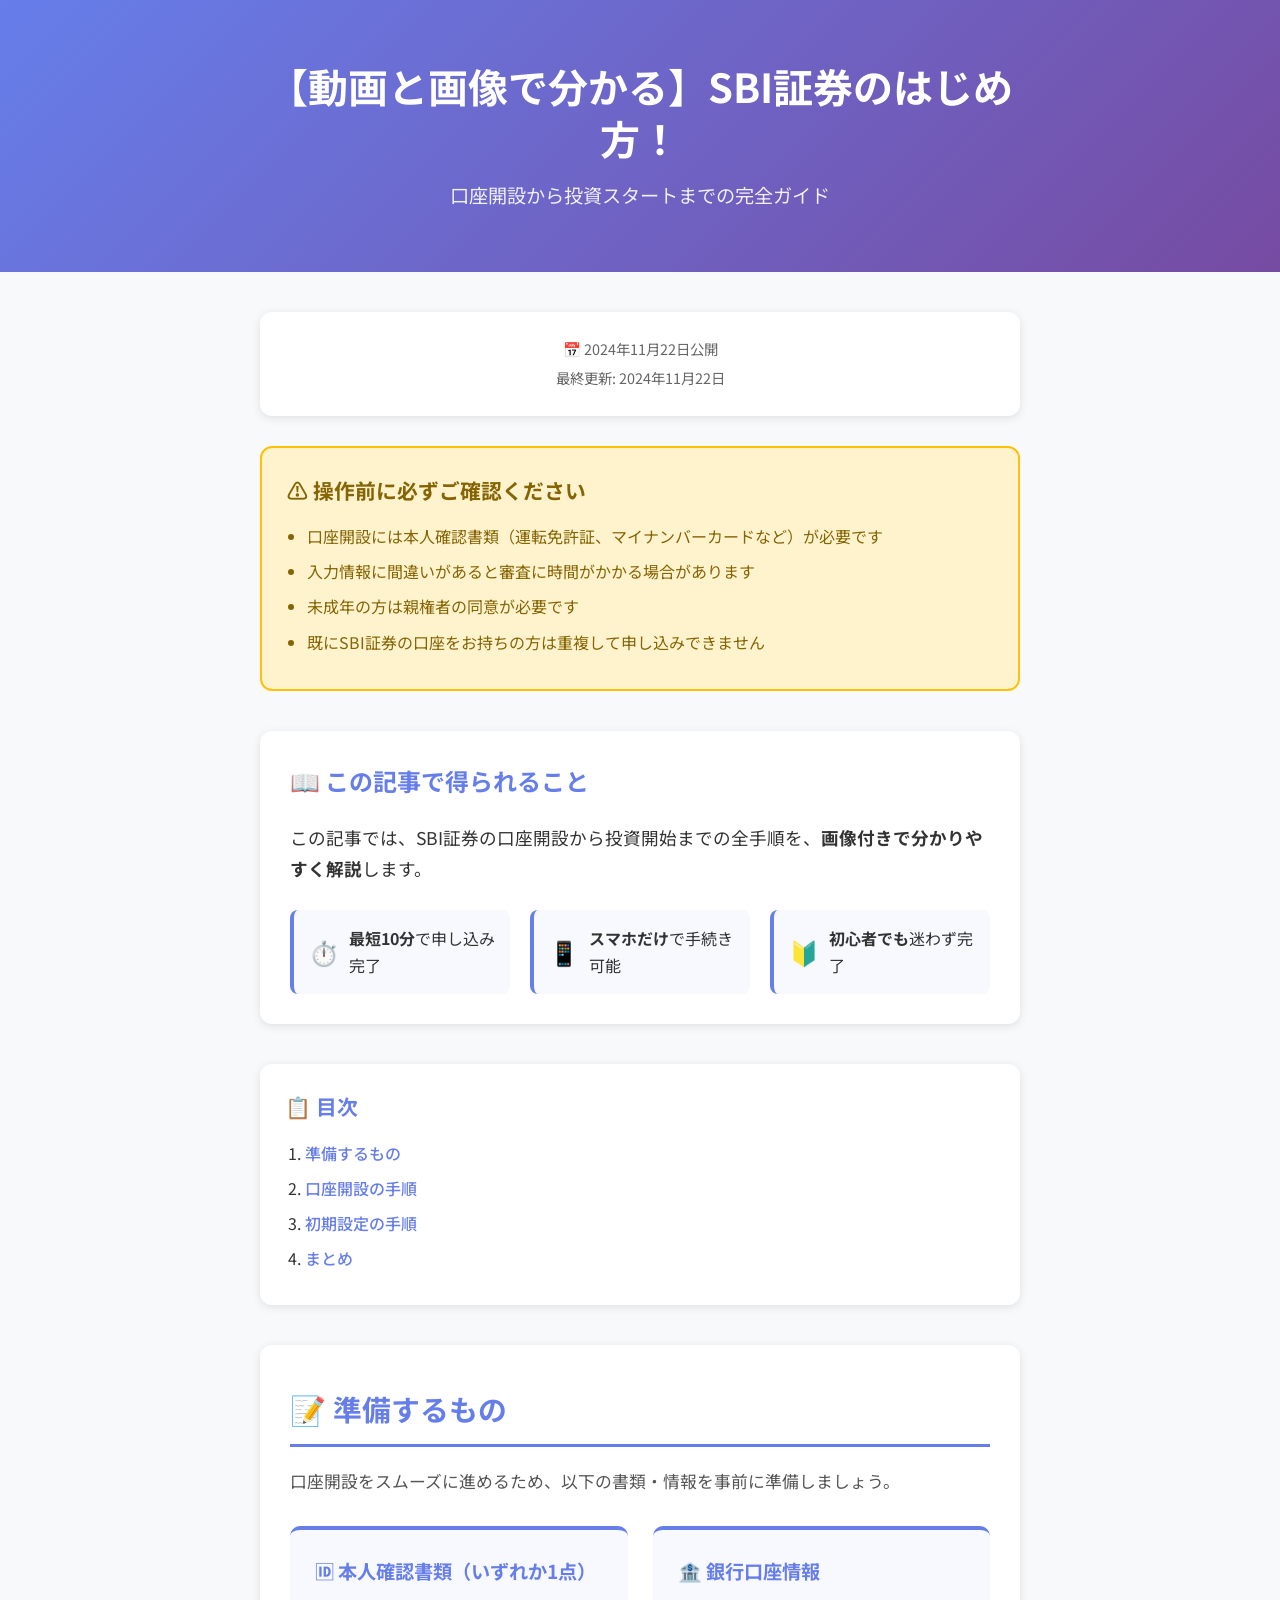
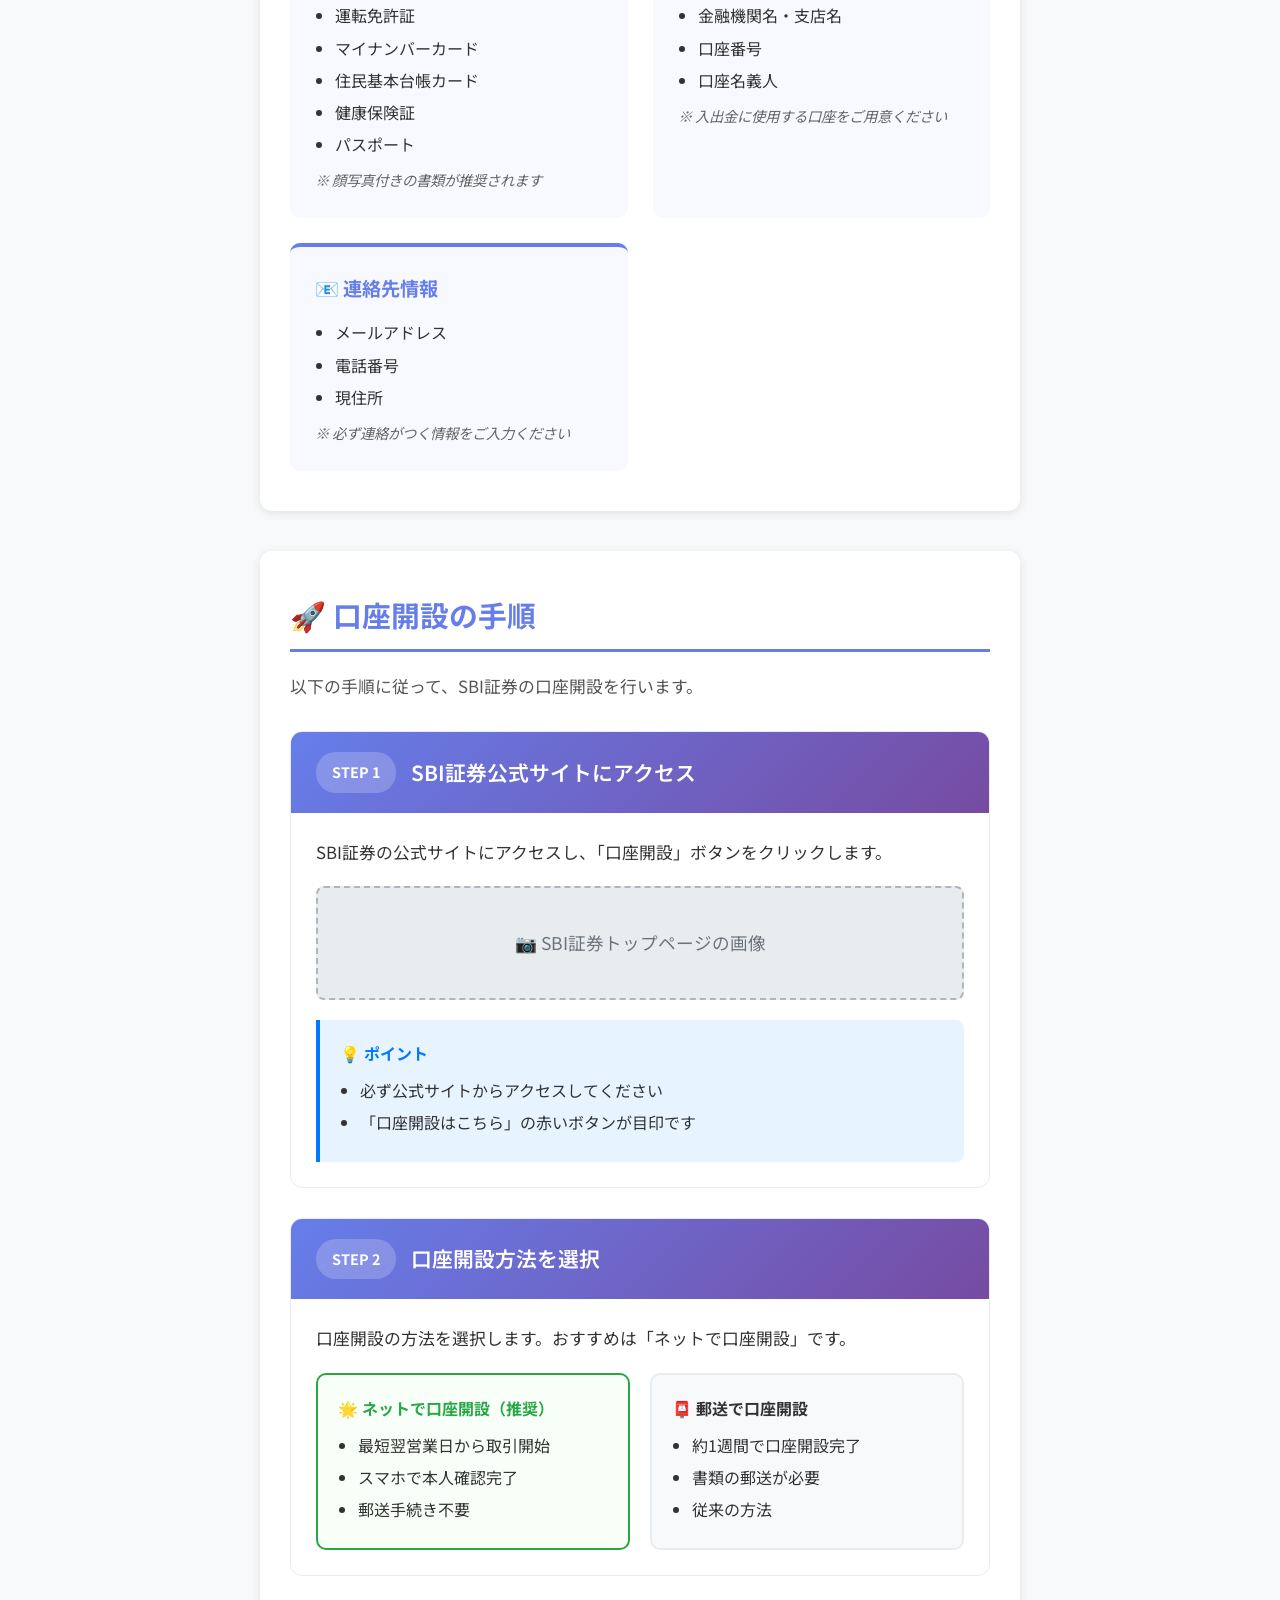
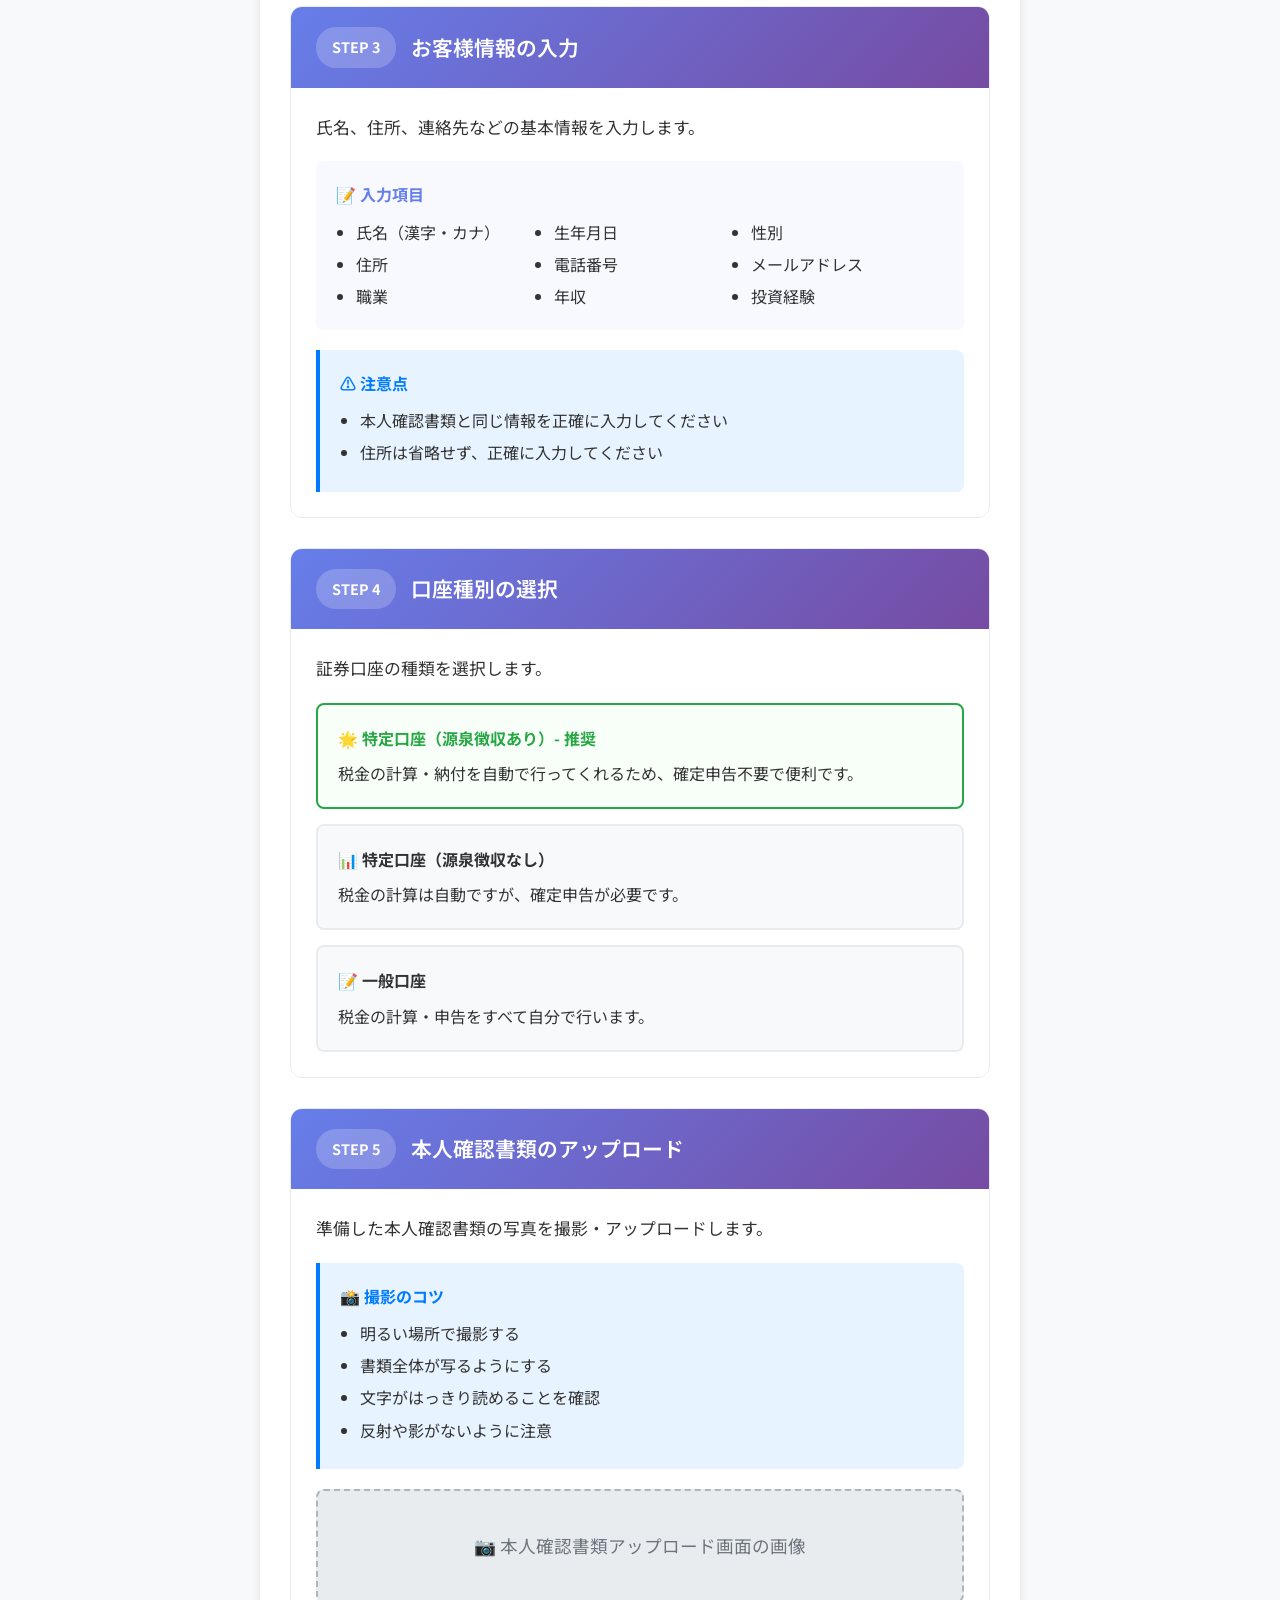
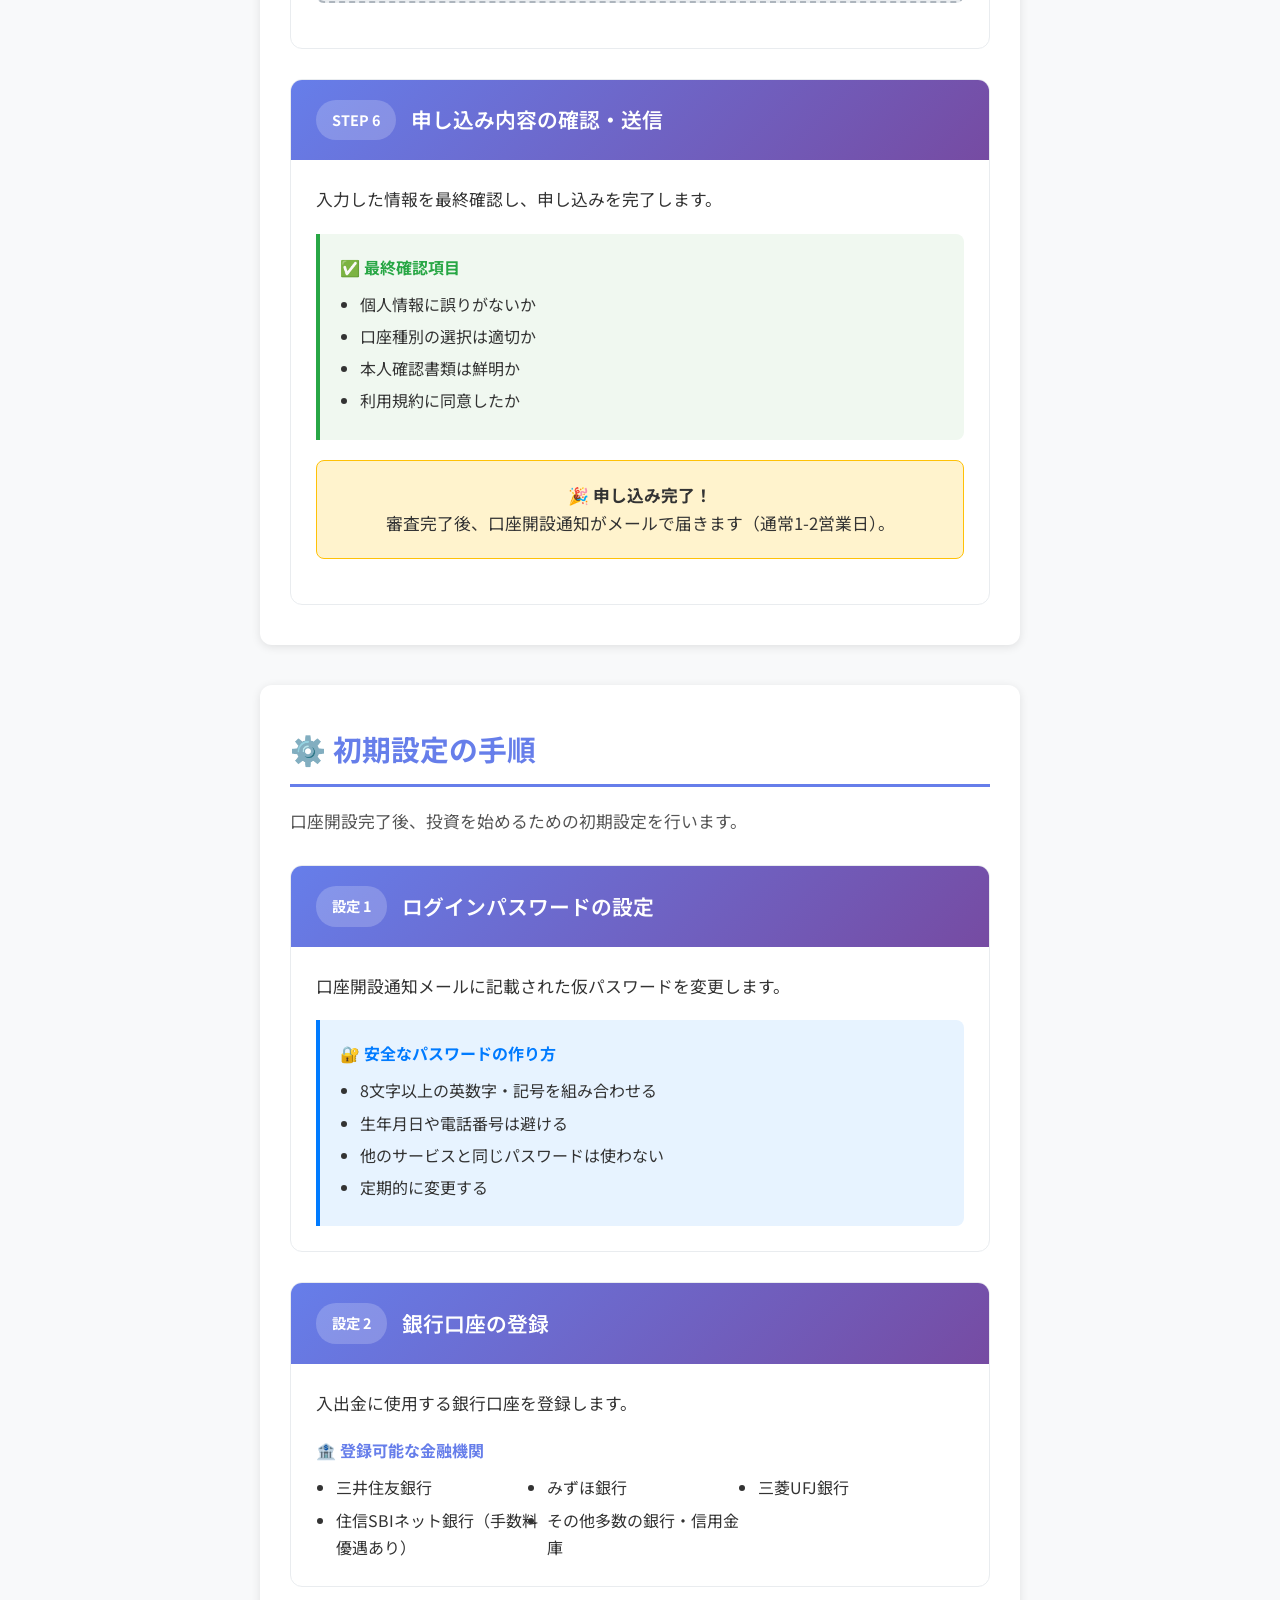
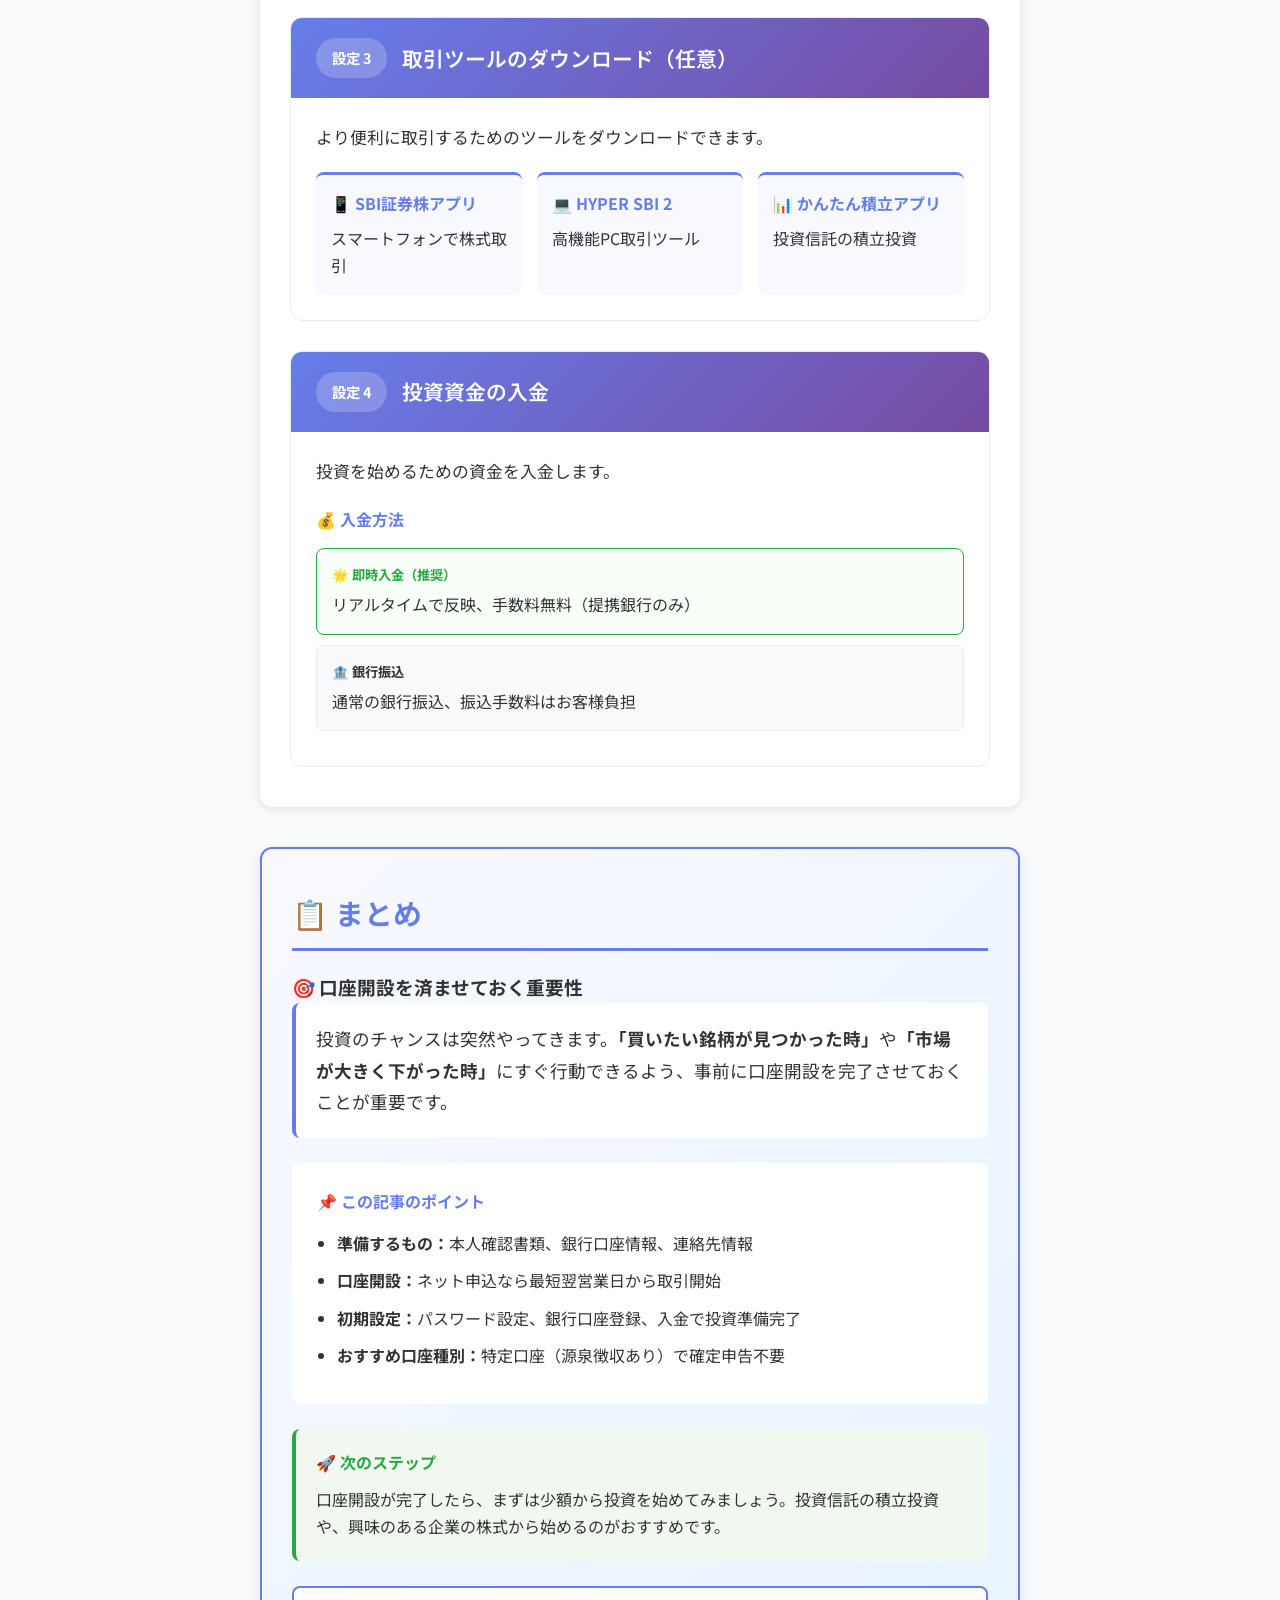
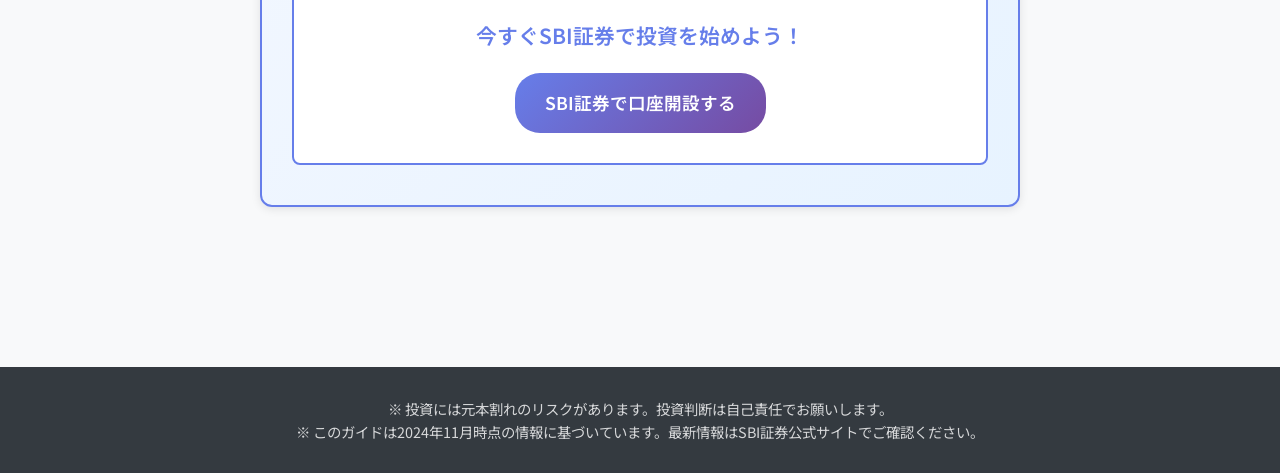
==== index.html @ 499a726d "feat: SBI証券口座開設ガイドサイトの実装 - HTMLファイル作成（index.html） - CSSファイル作成（レスポンシブデザイン対応） - JavaScriptファイル作成（インタラク" ====
<!DOCTYPE html>
<html lang="ja">
<head>
    <meta charset="UTF-8">
    <meta name="viewport" content="width=device-width, initial-scale=1.0">
    <title>【動画と画像で分かる】SBI証券のはじめ方！口座開設完全ガイド</title>
    <meta name="description" content="SBI証券の口座開設を分かりやすく解説。必要書類から申し込み手順、初期設定まで完全ガイド。投資初心者でも安心して始められます。">
    <link rel="stylesheet" href="css/style.css">
    <link rel="preconnect" href="https://fonts.googleapis.com">
    <link rel="preconnect" href="https://fonts.gstatic.com" crossorigin>
    <link href="https://fonts.googleapis.com/css2?family=Noto+Sans+JP:wght@400;500;700&display=swap" rel="stylesheet">
</head>
<body>
    <header class="header">
        <div class="container">
            <h1 class="header-title">【動画と画像で分かる】SBI証券のはじめ方！</h1>
            <p class="header-subtitle">口座開設から投資スタートまでの完全ガイド</p>
        </div>
    </header>

    <main class="main">
        <div class="container">
            <!-- 記事情報 -->
            <section class="article-info">
                <p class="publish-date">📅 2024年11月22日公開</p>
                <p class="update-date">最終更新: 2024年11月22日</p>
            </section>

            <!-- 注意喚起 -->
            <section class="warning-section">
                <div class="warning-box">
                    <h2>⚠️ 操作前に必ずご確認ください</h2>
                    <ul class="warning-list">
                        <li>口座開設には本人確認書類（運転免許証、マイナンバーカードなど）が必要です</li>
                        <li>入力情報に間違いがあると審査に時間がかかる場合があります</li>
                        <li>未成年の方は親権者の同意が必要です</li>
                        <li>既にSBI証券の口座をお持ちの方は重複して申し込みできません</li>
                    </ul>
                </div>
            </section>

            <!-- 記事の目的 -->
            <section class="purpose-section">
                <h2>📖 この記事で得られること</h2>
                <div class="purpose-content">
                    <p class="purpose-main">
                        この記事では、SBI証券の口座開設から投資開始までの全手順を、<strong>画像付きで分かりやすく解説</strong>します。
                    </p>
                    <div class="benefits">
                        <div class="benefit-item">
                            <span class="benefit-icon">⏱️</span>
                            <p><strong>最短10分</strong>で申し込み完了</p>
                        </div>
                        <div class="benefit-item">
                            <span class="benefit-icon">📱</span>
                            <p><strong>スマホだけ</strong>で手続き可能</p>
                        </div>
                        <div class="benefit-item">
                            <span class="benefit-icon">🔰</span>
                            <p><strong>初心者でも</strong>迷わず完了</p>
                        </div>
                    </div>
                </div>
            </section>

            <!-- 目次 -->
            <section class="toc-section">
                <h2>📋 目次</h2>
                <ol class="toc">
                    <li><a href="#preparation">準備するもの</a></li>
                    <li><a href="#account-opening">口座開設の手順</a></li>
                    <li><a href="#initial-setup">初期設定の手順</a></li>
                    <li><a href="#summary">まとめ</a></li>
                </ol>
            </section>

            <!-- 準備するもの -->
            <section id="preparation" class="content-section">
                <h2>📝 準備するもの</h2>
                <p class="section-intro">口座開設をスムーズに進めるため、以下の書類・情報を事前に準備しましょう。</p>
                
                <div class="preparation-grid">
                    <div class="prep-item">
                        <h3>🆔 本人確認書類（いずれか1点）</h3>
                        <ul>
                            <li>運転免許証</li>
                            <li>マイナンバーカード</li>
                            <li>住民基本台帳カード</li>
                            <li>健康保険証</li>
                            <li>パスポート</li>
                        </ul>
                        <p class="note">※ 顔写真付きの書類が推奨されます</p>
                    </div>
                    
                    <div class="prep-item">
                        <h3>🏦 銀行口座情報</h3>
                        <ul>
                            <li>金融機関名・支店名</li>
                            <li>口座番号</li>
                            <li>口座名義人</li>
                        </ul>
                        <p class="note">※ 入出金に使用する口座をご用意ください</p>
                    </div>
                    
                    <div class="prep-item">
                        <h3>📧 連絡先情報</h3>
                        <ul>
                            <li>メールアドレス</li>
                            <li>電話番号</li>
                            <li>現住所</li>
                        </ul>
                        <p class="note">※ 必ず連絡がつく情報をご入力ください</p>
                    </div>
                </div>
            </section>

            <!-- 口座開設の手順 -->
            <section id="account-opening" class="content-section">
                <h2>🚀 口座開設の手順</h2>
                <p class="section-intro">以下の手順に従って、SBI証券の口座開設を行います。</p>
                
                <div class="steps">
                    <!-- ステップ1 -->
                    <div class="step">
                        <div class="step-header">
                            <span class="step-number">STEP 1</span>
                            <h3>SBI証券公式サイトにアクセス</h3>
                        </div>
                        <div class="step-content">
                            <p>SBI証券の公式サイトにアクセスし、「口座開設」ボタンをクリックします。</p>
                            <div class="image-placeholder">
                                <p>📷 SBI証券トップページの画像</p>
                            </div>
                            <div class="tips">
                                <h4>💡 ポイント</h4>
                                <ul>
                                    <li>必ず公式サイトからアクセスしてください</li>
                                    <li>「口座開設はこちら」の赤いボタンが目印です</li>
                                </ul>
                            </div>
                        </div>
                    </div>

                    <!-- ステップ2 -->
                    <div class="step">
                        <div class="step-header">
                            <span class="step-number">STEP 2</span>
                            <h3>口座開設方法を選択</h3>
                        </div>
                        <div class="step-content">
                            <p>口座開設の方法を選択します。おすすめは「ネットで口座開設」です。</p>
                            <div class="choice-grid">
                                <div class="choice-item recommended">
                                    <h4>🌟 ネットで口座開設（推奨）</h4>
                                    <ul>
                                        <li>最短翌営業日から取引開始</li>
                                        <li>スマホで本人確認完了</li>
                                        <li>郵送手続き不要</li>
                                    </ul>
                                </div>
                                <div class="choice-item">
                                    <h4>📮 郵送で口座開設</h4>
                                    <ul>
                                        <li>約1週間で口座開設完了</li>
                                        <li>書類の郵送が必要</li>
                                        <li>従来の方法</li>
                                    </ul>
                                </div>
                            </div>
                        </div>
                    </div>

                    <!-- ステップ3 -->
                    <div class="step">
                        <div class="step-header">
                            <span class="step-number">STEP 3</span>
                            <h3>お客様情報の入力</h3>
                        </div>
                        <div class="step-content">
                            <p>氏名、住所、連絡先などの基本情報を入力します。</p>
                            <div class="form-sections">
                                <div class="form-section">
                                    <h4>📝 入力項目</h4>
                                    <ul>
                                        <li>氏名（漢字・カナ）</li>
                                        <li>生年月日</li>
                                        <li>性別</li>
                                        <li>住所</li>
                                        <li>電話番号</li>
                                        <li>メールアドレス</li>
                                        <li>職業</li>
                                        <li>年収</li>
                                        <li>投資経験</li>
                                    </ul>
                                </div>
                            </div>
                            <div class="tips">
                                <h4>⚠️ 注意点</h4>
                                <ul>
                                    <li>本人確認書類と同じ情報を正確に入力してください</li>
                                    <li>住所は省略せず、正確に入力してください</li>
                                </ul>
                            </div>
                        </div>
                    </div>

                    <!-- ステップ4 -->
                    <div class="step">
                        <div class="step-header">
                            <span class="step-number">STEP 4</span>
                            <h3>口座種別の選択</h3>
                        </div>
                        <div class="step-content">
                            <p>証券口座の種類を選択します。</p>
                            <div class="account-types">
                                <div class="account-type recommended">
                                    <h4>🌟 特定口座（源泉徴収あり）- 推奨</h4>
                                    <p>税金の計算・納付を自動で行ってくれるため、確定申告不要で便利です。</p>
                                </div>
                                <div class="account-type">
                                    <h4>📊 特定口座（源泉徴収なし）</h4>
                                    <p>税金の計算は自動ですが、確定申告が必要です。</p>
                                </div>
                                <div class="account-type">
                                    <h4>📝 一般口座</h4>
                                    <p>税金の計算・申告をすべて自分で行います。</p>
                                </div>
                            </div>
                        </div>
                    </div>

                    <!-- ステップ5 -->
                    <div class="step">
                        <div class="step-header">
                            <span class="step-number">STEP 5</span>
                            <h3>本人確認書類のアップロード</h3>
                        </div>
                        <div class="step-content">
                            <p>準備した本人確認書類の写真を撮影・アップロードします。</p>
                            <div class="upload-tips">
                                <h4>📸 撮影のコツ</h4>
                                <ul>
                                    <li>明るい場所で撮影する</li>
                                    <li>書類全体が写るようにする</li>
                                    <li>文字がはっきり読めることを確認</li>
                                    <li>反射や影がないように注意</li>
                                </ul>
                            </div>
                            <div class="image-placeholder">
                                <p>📷 本人確認書類アップロード画面の画像</p>
                            </div>
                        </div>
                    </div>

                    <!-- ステップ6 -->
                    <div class="step">
                        <div class="step-header">
                            <span class="step-number">STEP 6</span>
                            <h3>申し込み内容の確認・送信</h3>
                        </div>
                        <div class="step-content">
                            <p>入力した情報を最終確認し、申し込みを完了します。</p>
                            <div class="final-check">
                                <h4>✅ 最終確認項目</h4>
                                <ul>
                                    <li>個人情報に誤りがないか</li>
                                    <li>口座種別の選択は適切か</li>
                                    <li>本人確認書類は鮮明か</li>
                                    <li>利用規約に同意したか</li>
                                </ul>
                            </div>
                            <p class="completion-note">
                                <strong>🎉 申し込み完了！</strong><br>
                                審査完了後、口座開設通知がメールで届きます（通常1-2営業日）。
                            </p>
                        </div>
                    </div>
                </div>
            </section>

            <!-- 初期設定の手順 -->
            <section id="initial-setup" class="content-section">
                <h2>⚙️ 初期設定の手順</h2>
                <p class="section-intro">口座開設完了後、投資を始めるための初期設定を行います。</p>
                
                <div class="steps">
                    <!-- 初期設定ステップ1 -->
                    <div class="step">
                        <div class="step-header">
                            <span class="step-number">設定 1</span>
                            <h3>ログインパスワードの設定</h3>
                        </div>
                        <div class="step-content">
                            <p>口座開設通知メールに記載された仮パスワードを変更します。</p>
                            <div class="password-tips">
                                <h4>🔐 安全なパスワードの作り方</h4>
                                <ul>
                                    <li>8文字以上の英数字・記号を組み合わせる</li>
                                    <li>生年月日や電話番号は避ける</li>
                                    <li>他のサービスと同じパスワードは使わない</li>
                                    <li>定期的に変更する</li>
                                </ul>
                            </div>
                        </div>
                    </div>

                    <!-- 初期設定ステップ2 -->
                    <div class="step">
                        <div class="step-header">
                            <span class="step-number">設定 2</span>
                            <h3>銀行口座の登録</h3>
                        </div>
                        <div class="step-content">
                            <p>入出金に使用する銀行口座を登録します。</p>
                            <div class="bank-info">
                                <h4>🏦 登録可能な金融機関</h4>
                                <ul>
                                    <li>三井住友銀行</li>
                                    <li>みずほ銀行</li>
                                    <li>三菱UFJ銀行</li>
                                    <li>住信SBIネット銀行（手数料優遇あり）</li>
                                    <li>その他多数の銀行・信用金庫</li>
                                </ul>
                            </div>
                        </div>
                    </div>

                    <!-- 初期設定ステップ3 -->
                    <div class="step">
                        <div class="step-header">
                            <span class="step-number">設定 3</span>
                            <h3>取引ツールのダウンロード（任意）</h3>
                        </div>
                        <div class="step-content">
                            <p>より便利に取引するためのツールをダウンロードできます。</p>
                            <div class="tools-grid">
                                <div class="tool-item">
                                    <h4>📱 SBI証券株アプリ</h4>
                                    <p>スマートフォンで株式取引</p>
                                </div>
                                <div class="tool-item">
                                    <h4>💻 HYPER SBI 2</h4>
                                    <p>高機能PC取引ツール</p>
                                </div>
                                <div class="tool-item">
                                    <h4>📊 かんたん積立アプリ</h4>
                                    <p>投資信託の積立投資</p>
                                </div>
                            </div>
                        </div>
                    </div>

                    <!-- 初期設定ステップ4 -->
                    <div class="step">
                        <div class="step-header">
                            <span class="step-number">設定 4</span>
                            <h3>投資資金の入金</h3>
                        </div>
                        <div class="step-content">
                            <p>投資を始めるための資金を入金します。</p>
                            <div class="deposit-methods">
                                <h4>💰 入金方法</h4>
                                <div class="method-item recommended">
                                    <h5>🌟 即時入金（推奨）</h5>
                                    <p>リアルタイムで反映、手数料無料（提携銀行のみ）</p>
                                </div>
                                <div class="method-item">
                                    <h5>🏦 銀行振込</h5>
                                    <p>通常の銀行振込、振込手数料はお客様負担</p>
                                </div>
                            </div>
                        </div>
                    </div>
                </div>
            </section>

            <!-- まとめ -->
            <section id="summary" class="content-section summary-section">
                <h2>📋 まとめ</h2>
                <div class="summary-content">
                    <h3>🎯 口座開設を済ませておく重要性</h3>
                    <p class="summary-main">
                        投資のチャンスは突然やってきます。<strong>「買いたい銘柄が見つかった時」</strong>や<strong>「市場が大きく下がった時」</strong>にすぐ行動できるよう、事前に口座開設を完了させておくことが重要です。
                    </p>
                    
                    <div class="key-points">
                        <h4>📌 この記事のポイント</h4>
                        <ul class="summary-list">
                            <li><strong>準備するもの：</strong>本人確認書類、銀行口座情報、連絡先情報</li>
                            <li><strong>口座開設：</strong>ネット申込なら最短翌営業日から取引開始</li>
                            <li><strong>初期設定：</strong>パスワード設定、銀行口座登録、入金で投資準備完了</li>
                            <li><strong>おすすめ口座種別：</strong>特定口座（源泉徴収あり）で確定申告不要</li>
                        </ul>
                    </div>

                    <div class="next-steps">
                        <h4>🚀 次のステップ</h4>
                        <p>口座開設が完了したら、まずは少額から投資を始めてみましょう。投資信託の積立投資や、興味のある企業の株式から始めるのがおすすめです。</p>
                    </div>

                    <div class="cta">
                        <p class="cta-text">今すぐSBI証券で投資を始めよう！</p>
                        <a href="#" class="cta-button">SBI証券で口座開設する</a>
                    </div>
                </div>
            </section>
        </div>
    </main>

    <footer class="footer">
        <div class="container">
            <p class="footer-text">
                ※ 投資には元本割れのリスクがあります。投資判断は自己責任でお願いします。<br>
                ※ このガイドは2024年11月時点の情報に基づいています。最新情報はSBI証券公式サイトでご確認ください。
            </p>
        </div>
    </footer>

    <script src="js/script.js"></script>
</body>
</html>
---- css/style.css ----
/* リセットCSS */
* {
    margin: 0;
    padding: 0;
    box-sizing: border-box;
}

/* 基本設定 */
body {
    font-family: 'Noto Sans JP', sans-serif;
    line-height: 1.7;
    color: #333;
    background-color: #f8f9fa;
}

/* コンテナ */
.container {
    max-width: 800px;
    margin: 0 auto;
    padding: 0 20px;
}

/* ヘッダー */
.header {
    background: linear-gradient(135deg, #667eea 0%, #764ba2 100%);
    color: white;
    padding: 60px 0;
    text-align: center;
}

.header-title {
    font-size: 2.5rem;
    font-weight: 700;
    margin-bottom: 15px;
    line-height: 1.3;
}

.header-subtitle {
    font-size: 1.2rem;
    font-weight: 400;
    opacity: 0.9;
}

/* メインコンテンツ */
.main {
    padding: 40px 0 80px;
}

/* 記事情報 */
.article-info {
    background: white;
    padding: 20px;
    border-radius: 12px;
    box-shadow: 0 2px 10px rgba(0, 0, 0, 0.1);
    margin-bottom: 30px;
    text-align: center;
}

.publish-date,
.update-date {
    font-size: 0.9rem;
    color: #666;
    margin: 5px 0;
}

/* 注意喚起セクション */
.warning-section {
    margin-bottom: 40px;
}

.warning-box {
    background: #fff3cd;
    border: 2px solid #ffc107;
    border-radius: 12px;
    padding: 25px;
}

.warning-box h2 {
    color: #856404;
    font-size: 1.3rem;
    margin-bottom: 15px;
    display: flex;
    align-items: center;
    gap: 8px;
}

.warning-list {
    color: #856404;
    padding-left: 20px;
}

.warning-list li {
    margin-bottom: 8px;
}

/* 記事の目的セクション */
.purpose-section {
    background: white;
    padding: 30px;
    border-radius: 12px;
    box-shadow: 0 2px 10px rgba(0, 0, 0, 0.1);
    margin-bottom: 40px;
}

.purpose-section h2 {
    color: #667eea;
    font-size: 1.5rem;
    margin-bottom: 20px;
}

.purpose-main {
    font-size: 1.1rem;
    margin-bottom: 25px;
    line-height: 1.8;
}

.benefits {
    display: grid;
    grid-template-columns: repeat(auto-fit, minmax(200px, 1fr));
    gap: 20px;
    margin-top: 20px;
}

.benefit-item {
    display: flex;
    align-items: center;
    gap: 10px;
    background: #f8f9ff;
    padding: 15px;
    border-radius: 8px;
    border-left: 4px solid #667eea;
}

.benefit-icon {
    font-size: 1.5rem;
}

/* 目次 */
.toc-section {
    background: white;
    padding: 25px;
    border-radius: 12px;
    box-shadow: 0 2px 10px rgba(0, 0, 0, 0.1);
    margin-bottom: 40px;
}

.toc-section h2 {
    color: #667eea;
    font-size: 1.3rem;
    margin-bottom: 15px;
}

.toc {
    padding-left: 20px;
}

.toc li {
    margin-bottom: 8px;
}

.toc a {
    color: #667eea;
    text-decoration: none;
    font-weight: 500;
}

.toc a:hover {
    text-decoration: underline;
}

/* コンテンツセクション */
.content-section {
    background: white;
    padding: 40px 30px;
    border-radius: 12px;
    box-shadow: 0 2px 10px rgba(0, 0, 0, 0.1);
    margin-bottom: 40px;
}

.content-section h2 {
    color: #667eea;
    font-size: 1.8rem;
    margin-bottom: 20px;
    padding-bottom: 10px;
    border-bottom: 3px solid #667eea;
}

.section-intro {
    font-size: 1.05rem;
    margin-bottom: 30px;
    color: #555;
}

/* 準備するもの */
.preparation-grid {
    display: grid;
    grid-template-columns: repeat(auto-fit, minmax(280px, 1fr));
    gap: 25px;
}

.prep-item {
    background: #f8f9ff;
    padding: 25px;
    border-radius: 10px;
    border-top: 4px solid #667eea;
}

.prep-item h3 {
    color: #667eea;
    font-size: 1.2rem;
    margin-bottom: 15px;
}

.prep-item ul {
    padding-left: 20px;
    margin-bottom: 10px;
}

.prep-item li {
    margin-bottom: 5px;
}

.note {
    font-size: 0.9rem;
    color: #666;
    font-style: italic;
}

/* ステップ */
.steps {
    display: flex;
    flex-direction: column;
    gap: 30px;
}

.step {
    border: 1px solid #e9ecef;
    border-radius: 12px;
    overflow: hidden;
    background: white;
}

.step-header {
    background: linear-gradient(135deg, #667eea 0%, #764ba2 100%);
    color: white;
    padding: 20px 25px;
    display: flex;
    align-items: center;
    gap: 15px;
}

.step-number {
    background: rgba(255, 255, 255, 0.2);
    padding: 8px 16px;
    border-radius: 20px;
    font-weight: 700;
    font-size: 0.9rem;
}

.step-header h3 {
    font-size: 1.3rem;
    font-weight: 600;
}

.step-content {
    padding: 25px;
}

.step-content > p {
    margin-bottom: 20px;
    font-size: 1.05rem;
}

/* 選択肢グリッド */
.choice-grid {
    display: grid;
    grid-template-columns: repeat(auto-fit, minmax(280px, 1fr));
    gap: 20px;
    margin-top: 20px;
}

.choice-item {
    border: 2px solid #e9ecef;
    border-radius: 10px;
    padding: 20px;
    background: #f8f9fa;
}

.choice-item.recommended {
    border-color: #28a745;
    background: #f8fff9;
}

.choice-item h4 {
    margin-bottom: 10px;
    color: #333;
}

.choice-item.recommended h4 {
    color: #28a745;
}

.choice-item ul {
    padding-left: 20px;
}

.choice-item li {
    margin-bottom: 5px;
}

/* フォームセクション */
.form-sections {
    margin: 20px 0;
}

.form-section {
    background: #f8f9ff;
    padding: 20px;
    border-radius: 8px;
    margin-bottom: 15px;
}

.form-section h4 {
    color: #667eea;
    margin-bottom: 10px;
}

.form-section ul {
    padding-left: 20px;
    display: grid;
    grid-template-columns: repeat(auto-fit, minmax(150px, 1fr));
    gap: 5px;
}

/* 口座種別 */
.account-types {
    display: flex;
    flex-direction: column;
    gap: 15px;
    margin-top: 20px;
}

.account-type {
    border: 2px solid #e9ecef;
    border-radius: 8px;
    padding: 20px;
    background: #f8f9fa;
}

.account-type.recommended {
    border-color: #28a745;
    background: #f8fff9;
}

.account-type h4 {
    margin-bottom: 8px;
    color: #333;
}

.account-type.recommended h4 {
    color: #28a745;
}

/* ティップス・注意点 */
.tips,
.upload-tips,
.password-tips {
    background: #e7f3ff;
    border-left: 4px solid #007bff;
    padding: 20px;
    margin-top: 20px;
    border-radius: 0 8px 8px 0;
}

.tips h4,
.upload-tips h4,
.password-tips h4 {
    color: #007bff;
    margin-bottom: 10px;
}

.tips ul,
.upload-tips ul,
.password-tips ul {
    padding-left: 20px;
}

.tips li,
.upload-tips li,
.password-tips li {
    margin-bottom: 5px;
}

/* 最終確認 */
.final-check {
    background: #f0f8f0;
    border-left: 4px solid #28a745;
    padding: 20px;
    margin: 20px 0;
    border-radius: 0 8px 8px 0;
}

.final-check h4 {
    color: #28a745;
    margin-bottom: 10px;
}

.final-check ul {
    padding-left: 20px;
}

.final-check li {
    margin-bottom: 5px;
}

.completion-note {
    background: #fff3cd;
    border: 1px solid #ffc107;
    padding: 20px;
    border-radius: 8px;
    margin-top: 20px;
    text-align: center;
}

/* 銀行情報・ツール */
.bank-info,
.tools-grid {
    margin-top: 20px;
}

.bank-info h4 {
    color: #667eea;
    margin-bottom: 10px;
}

.bank-info ul {
    padding-left: 20px;
    display: grid;
    grid-template-columns: repeat(auto-fit, minmax(200px, 1fr));
    gap: 5px;
}

.tools-grid {
    display: grid;
    grid-template-columns: repeat(auto-fit, minmax(200px, 1fr));
    gap: 15px;
}

.tool-item {
    background: #f8f9ff;
    padding: 15px;
    border-radius: 8px;
    border-top: 3px solid #667eea;
}

.tool-item h4 {
    color: #667eea;
    margin-bottom: 8px;
}

/* 入金方法 */
.deposit-methods {
    margin-top: 20px;
}

.deposit-methods h4 {
    color: #667eea;
    margin-bottom: 15px;
}

.method-item {
    border: 1px solid #e9ecef;
    border-radius: 8px;
    padding: 15px;
    margin-bottom: 10px;
    background: #f8f9fa;
}

.method-item.recommended {
    border-color: #28a745;
    background: #f8fff9;
}

.method-item h5 {
    margin-bottom: 5px;
    color: #333;
}

.method-item.recommended h5 {
    color: #28a745;
}

/* 画像プレースホルダー */
.image-placeholder {
    background: #e9ecef;
    border: 2px dashed #adb5bd;
    border-radius: 8px;
    padding: 40px;
    text-align: center;
    margin: 20px 0;
    color: #6c757d;
    font-size: 1.1rem;
}

/* まとめセクション */
.summary-section {
    background: linear-gradient(135deg, #f8f9ff 0%, #e7f3ff 100%);
    border: 2px solid #667eea;
}

.summary-content {
    margin-top: 0;
}

.summary-main {
    font-size: 1.1rem;
    margin-bottom: 25px;
    line-height: 1.8;
    background: white;
    padding: 20px;
    border-radius: 8px;
    border-left: 4px solid #667eea;
}

.key-points {
    background: white;
    padding: 25px;
    border-radius: 8px;
    margin-bottom: 25px;
}

.key-points h4 {
    color: #667eea;
    margin-bottom: 15px;
}

.summary-list {
    padding-left: 20px;
}

.summary-list li {
    margin-bottom: 10px;
}

.next-steps {
    background: #f0f8f0;
    padding: 20px;
    border-radius: 8px;
    border-left: 4px solid #28a745;
    margin-bottom: 25px;
}

.next-steps h4 {
    color: #28a745;
    margin-bottom: 10px;
}

/* CTA */
.cta {
    text-align: center;
    background: white;
    padding: 30px;
    border-radius: 8px;
    border: 2px solid #667eea;
}

.cta-text {
    font-size: 1.3rem;
    font-weight: 600;
    color: #667eea;
    margin-bottom: 20px;
}

.cta-button {
    display: inline-block;
    background: linear-gradient(135deg, #667eea 0%, #764ba2 100%);
    color: white;
    padding: 15px 30px;
    border-radius: 25px;
    text-decoration: none;
    font-weight: 600;
    font-size: 1.1rem;
    transition: transform 0.3s ease, box-shadow 0.3s ease;
}

.cta-button:hover {
    transform: translateY(-2px);
    box-shadow: 0 5px 15px rgba(102, 126, 234, 0.3);
}

/* フッター */
.footer {
    background: #343a40;
    color: white;
    padding: 30px 0;
    margin-top: 40px;
}

.footer-text {
    text-align: center;
    font-size: 0.9rem;
    line-height: 1.6;
    opacity: 0.8;
}

/* レスポンシブデザイン */
@media (max-width: 768px) {
    .header-title {
        font-size: 2rem;
    }
    
    .header-subtitle {
        font-size: 1rem;
    }
    
    .container {
        padding: 0 15px;
    }
    
    .content-section {
        padding: 25px 20px;
    }
    
    .step-header {
        padding: 15px 20px;
        flex-direction: column;
        align-items: flex-start;
        gap: 10px;
    }
    
    .step-number {
        align-self: flex-start;
    }
    
    .step-content {
        padding: 20px;
    }
    
    .preparation-grid,
    .choice-grid,
    .tools-grid {
        grid-template-columns: 1fr;
    }
    
    .benefits {
        grid-template-columns: 1fr;
    }
    
    .benefit-item {
        flex-direction: column;
        align-items: flex-start;
        gap: 8px;
    }
    
    .form-section ul {
        grid-template-columns: 1fr;
    }
    
    .bank-info ul {
        grid-template-columns: 1fr;
    }
}

@media (max-width: 480px) {
    .header {
        padding: 40px 0;
    }
    
    .header-title {
        font-size: 1.7rem;
        line-height: 1.4;
    }
    
    .main {
        padding: 30px 0 60px;
    }
    
    .content-section {
        margin-bottom: 25px;
    }
    
    .steps {
        gap: 20px;
    }
    
    .warning-box,
    .purpose-section,
    .toc-section {
        padding: 20px;
    }
    
    .cta {
        padding: 20px;
    }
    
    .cta-text {
        font-size: 1.1rem;
    }
    
    .cta-button {
        padding: 12px 25px;
        font-size: 1rem;
    }
}

/* アニメーション */
@keyframes fadeInUp {
    from {
        opacity: 0;
        transform: translateY(20px);
    }
    to {
        opacity: 1;
        transform: translateY(0);
    }
}

.step {
    animation: fadeInUp 0.6s ease forwards;
}

/* スクロールバーのカスタマイズ（Webkit） */
::-webkit-scrollbar {
    width: 8px;
}

::-webkit-scrollbar-track {
    background: #f1f1f1;
    border-radius: 4px;
}

::-webkit-scrollbar-thumb {
    background: #667eea;
    border-radius: 4px;
}

::-webkit-scrollbar-thumb:hover {
    background: #5a6fd8;
}
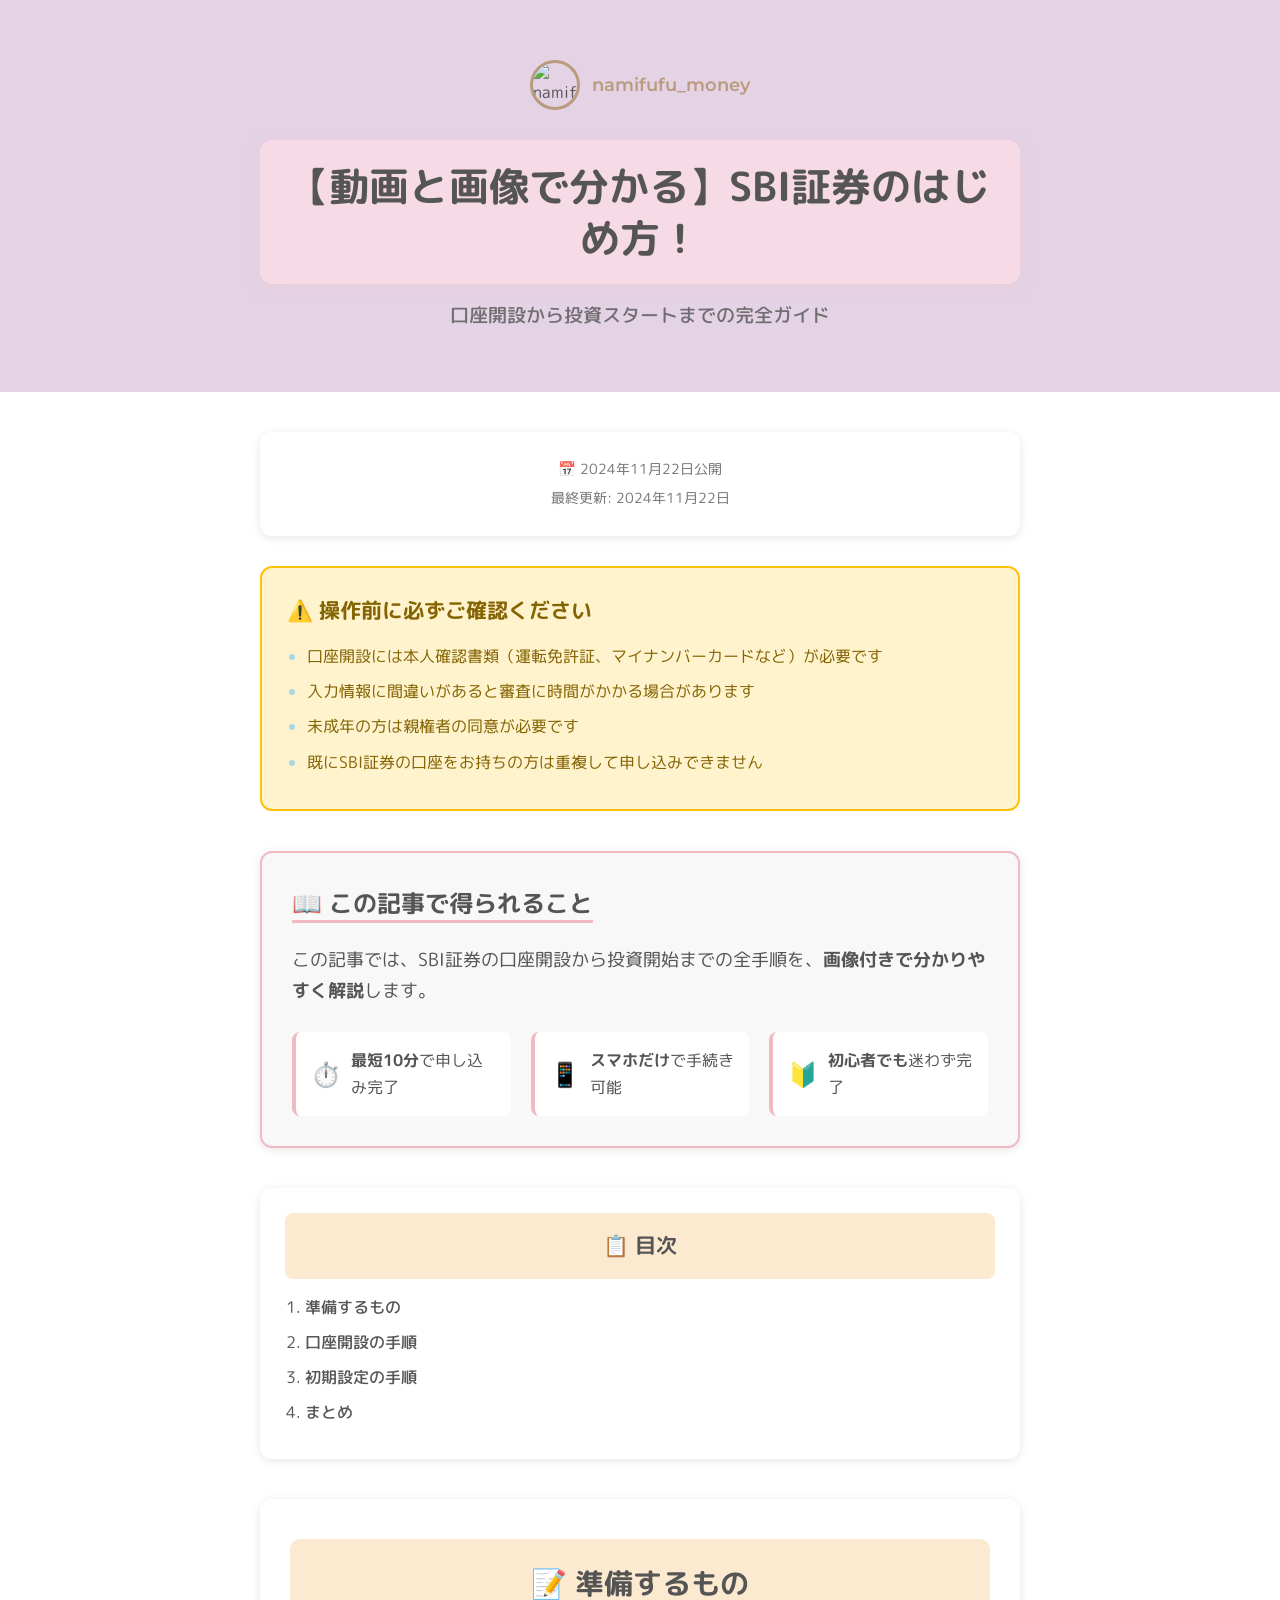
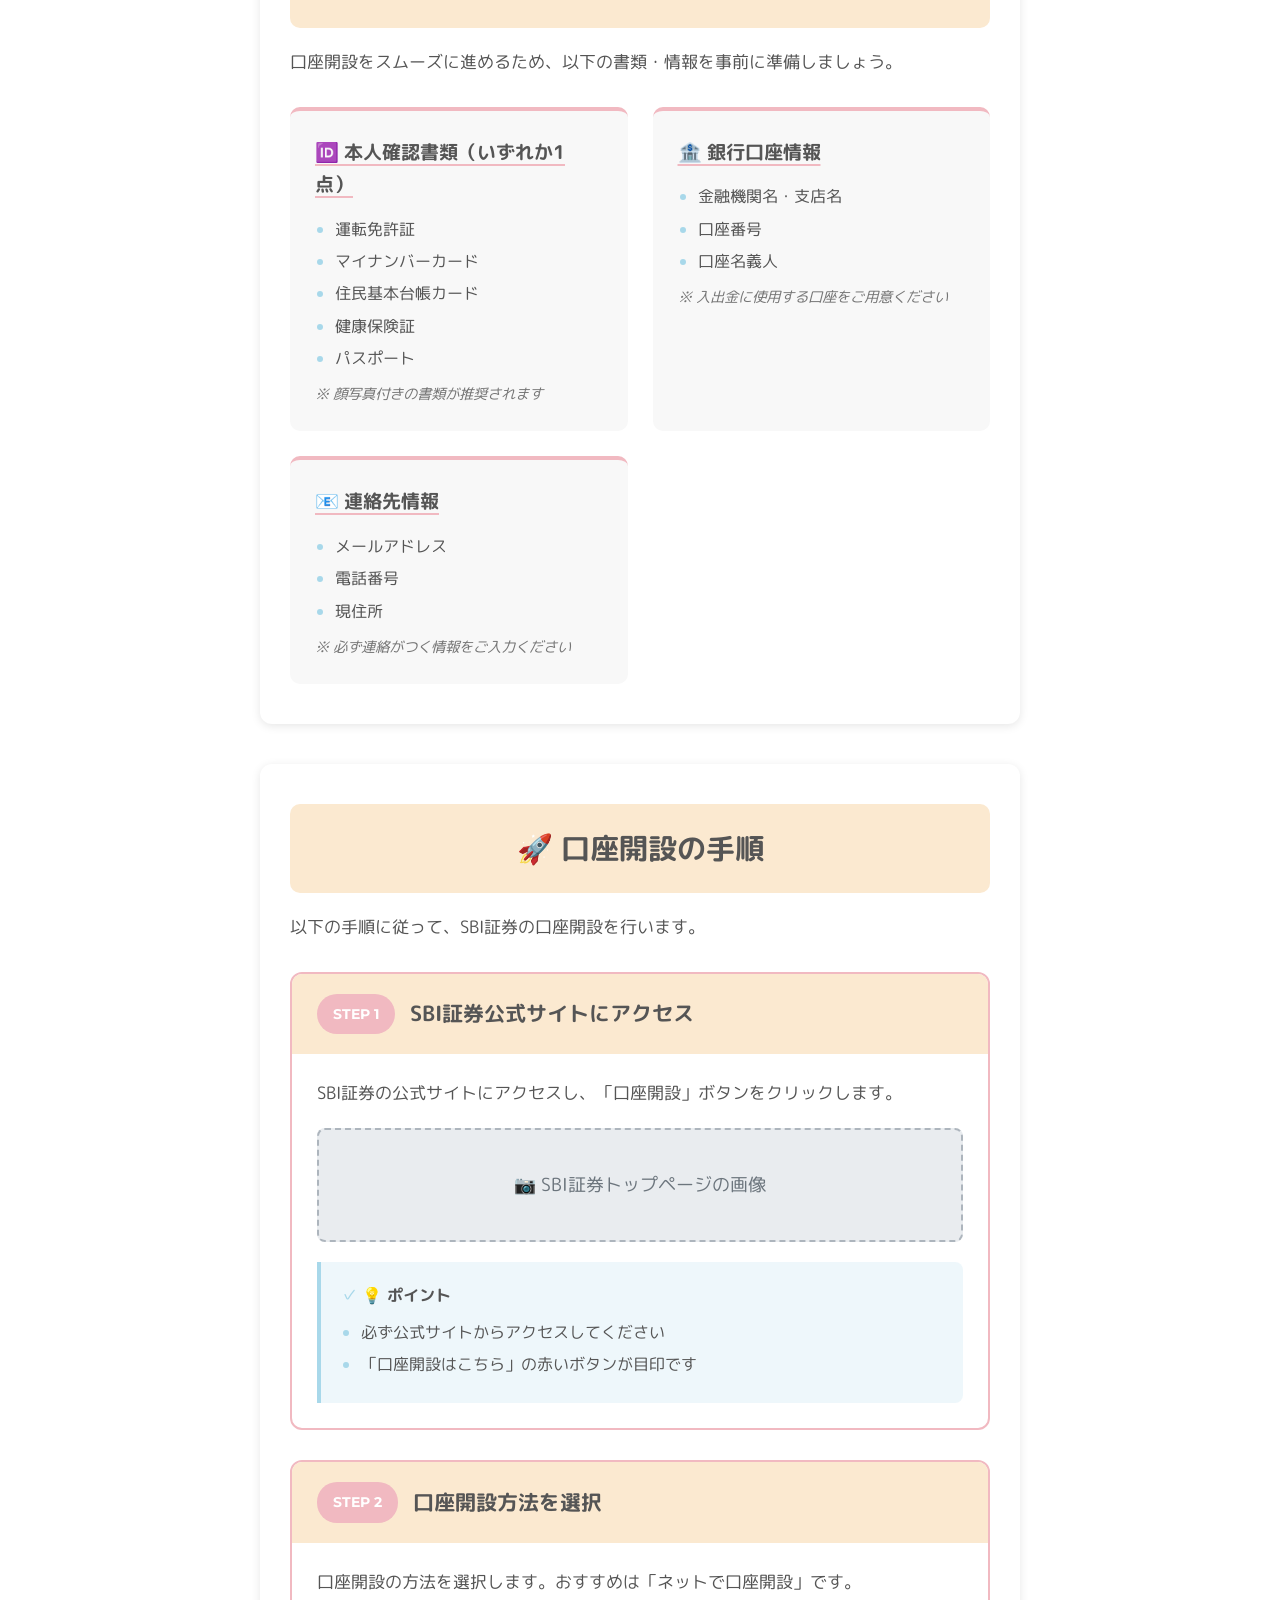
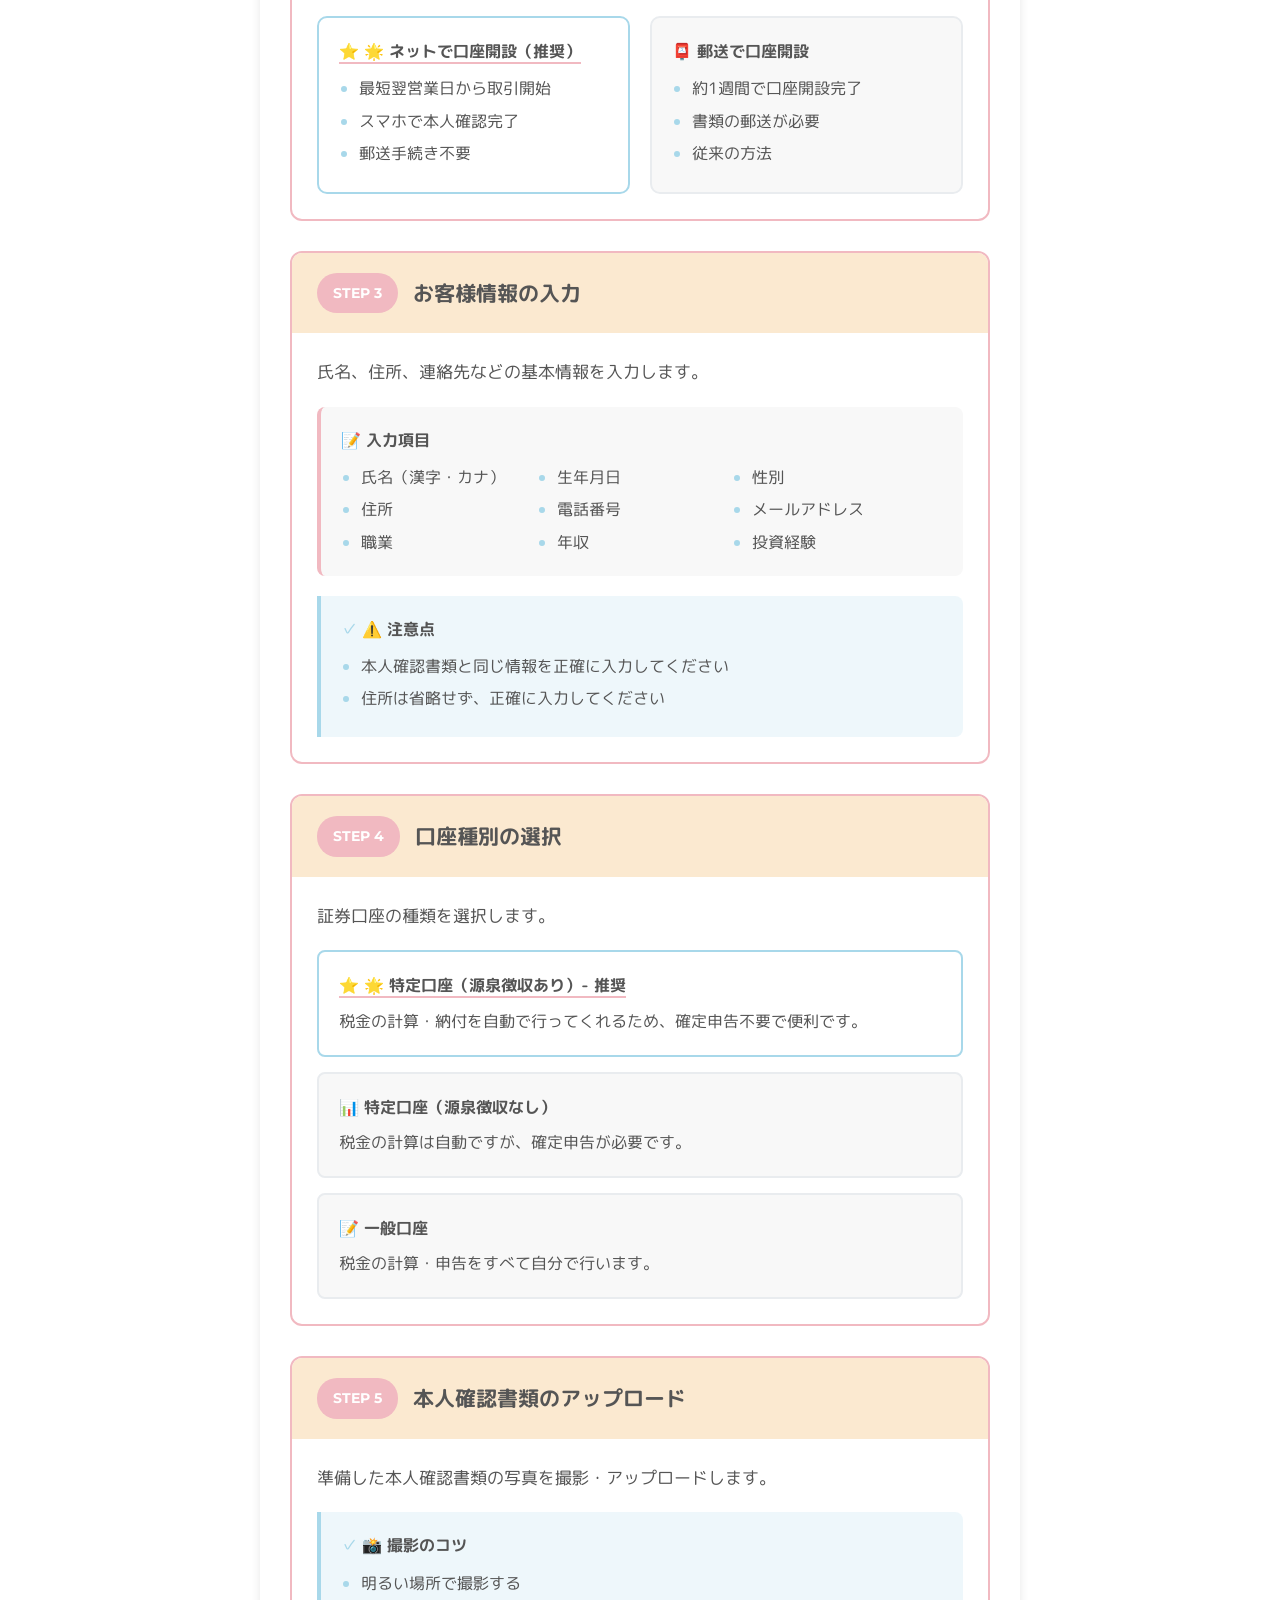
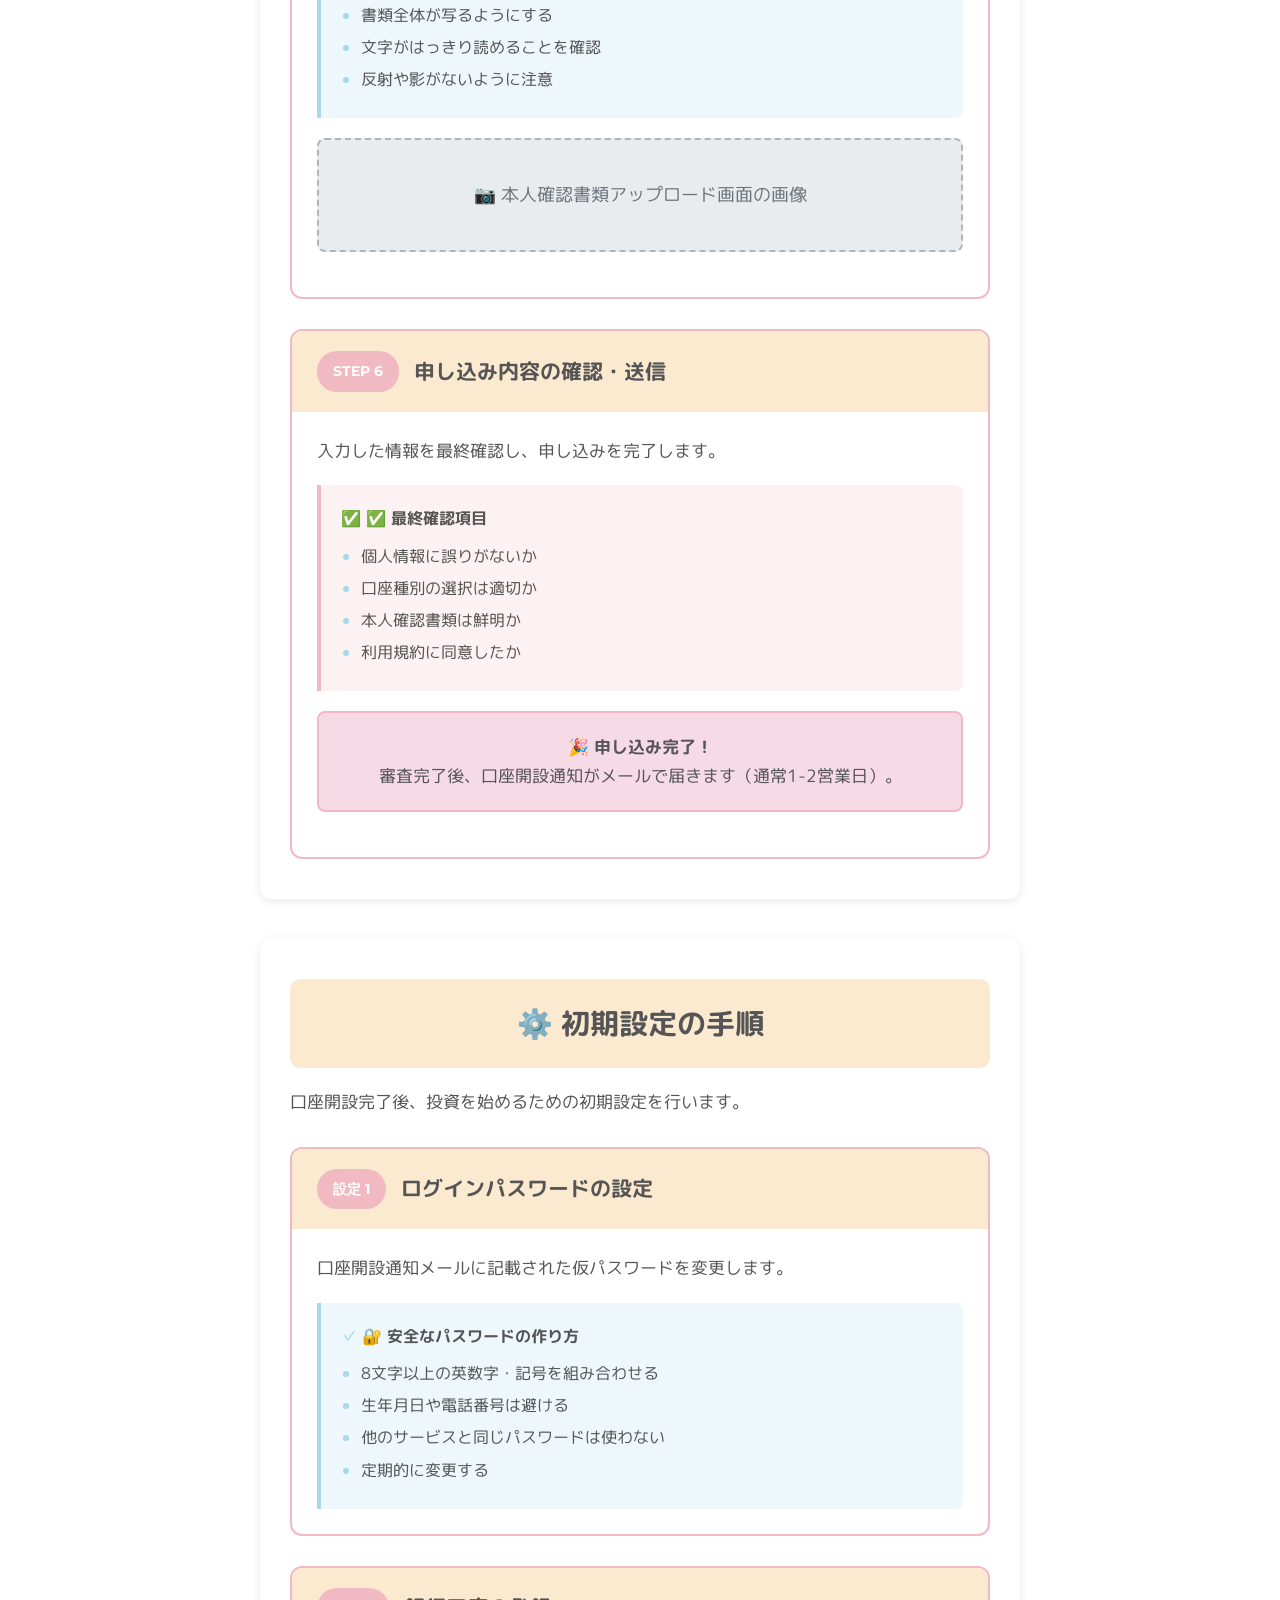
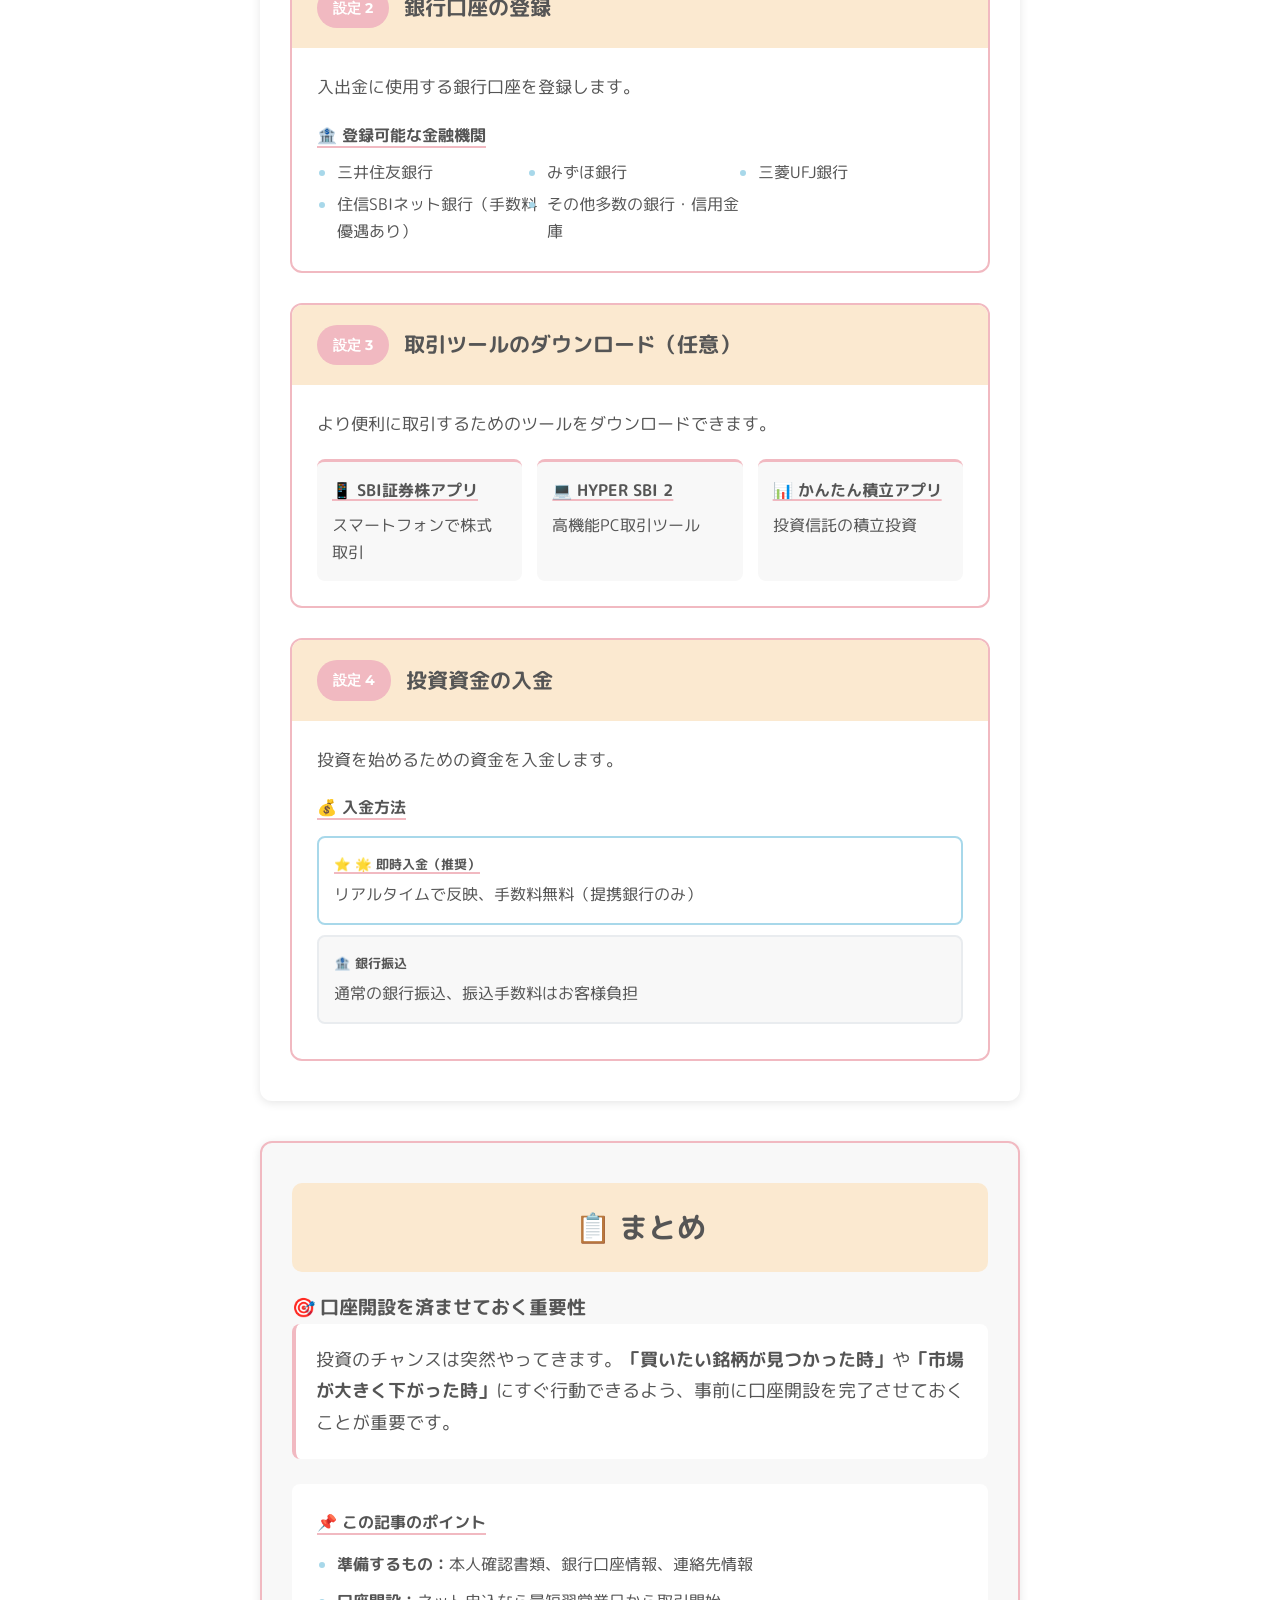
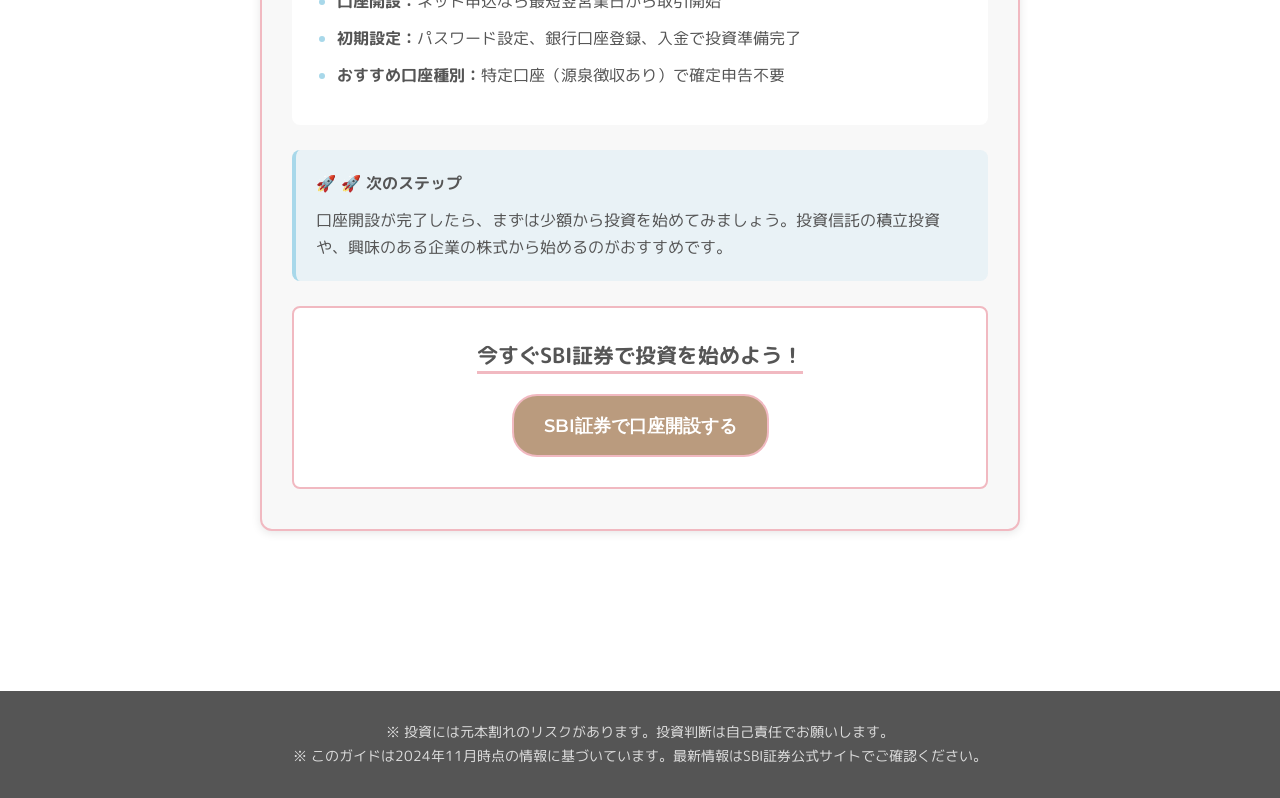
==== commit 38f7bd94: "feat: デザイン仕様書に基づくスタイル更新 - フォントをM PLUS Rounded 1c（日本語）とMontserrat（英数字）に変更 - カラーパレットを指定された色に完全更新 - プロフ" ====
--- a/index.html
+++ b/index.html
@@ -8,11 +8,15 @@
     <link rel="stylesheet" href="css/style.css">
     <link rel="preconnect" href="https://fonts.googleapis.com">
     <link rel="preconnect" href="https://fonts.gstatic.com" crossorigin>
-    <link href="https://fonts.googleapis.com/css2?family=Noto+Sans+JP:wght@400;500;700&display=swap" rel="stylesheet">
+    <link href="https://fonts.googleapis.com/css2?family=M+PLUS+Rounded+1c:wght@400;500;700&family=Montserrat:wght@400;500;600;700&display=swap" rel="stylesheet">
 </head>
 <body>
     <header class="header">
         <div class="container">
+            <div class="profile-section">
+                <img src="https://page.gensparksite.com/v1/base64_upload/f6b923aa6631e7ec9053e971efc21d0f" alt="namifufu_money プロフィール" class="profile-icon">
+                <span class="account-name">namifufu_money</span>
+            </div>
             <h1 class="header-title">【動画と画像で分かる】SBI証券のはじめ方！</h1>
             <p class="header-subtitle">口座開設から投資スタートまでの完全ガイド</p>
         </div>
--- a/css/style.css
+++ b/css/style.css
@@ -1,3 +1,17 @@
+/* カラーパレット（CSS変数） */
+:root {
+    --header-bg: #e4d3e5;          /* ヘッダー背景色: ピンクパープル */
+    --title-bg: #f6dae6;           /* タイトル背景色: ピンクベージュ */
+    --section-header-bg: #fbe9d0;  /* セクションヘッダー背景色: ベージュイエロー */
+    --underline-color: #F1B9C1;    /* 配当利回り・推しPoint下線色: ペールピンク */
+    --check-mark-color: #A8D8EA;   /* チェックマーク色: ペールブルー */
+    --star-color: #F1B9C1;         /* 星マーク色: ペールピンク */
+    --account-color: #ba9b7e;      /* アカウント名色 */
+    --main-bg: #FFFFFF;            /* メイン背景色 */
+    --section-bg: #F8F8F8;         /* 推しPointセクション背景色 */
+    --text-color: #555555;         /* 基本テキストカラー: 濃いグレー */
+}
+
 /* リセットCSS */
 * {
     margin: 0;
@@ -7,10 +21,17 @@
 
 /* 基本設定 */
 body {
-    font-family: 'Noto Sans JP', sans-serif;
+    font-family: 'M PLUS Rounded 1c', sans-serif;
     line-height: 1.7;
-    color: #333;
-    background-color: #f8f9fa;
+    color: var(--text-color);
+    background-color: var(--main-bg);
+}
+
+/* 英数字用フォント */
+.en-font,
+.step-number,
+.cta-button {
+    font-family: 'Montserrat', sans-serif;
 }
 
 /* コンテナ */
@@ -22,33 +43,63 @@
 
 /* ヘッダー */
 .header {
-    background: linear-gradient(135deg, #667eea 0%, #764ba2 100%);
-    color: white;
+    background-color: var(--header-bg);
+    color: var(--text-color);
     padding: 60px 0;
     text-align: center;
 }
 
+/* プロフィールセクション */
+.profile-section {
+    display: flex;
+    align-items: center;
+    justify-content: center;
+    gap: 12px;
+    margin-bottom: 30px;
+}
+
+.profile-icon {
+    width: 50px;
+    height: 50px;
+    border-radius: 50%;
+    border: 3px solid var(--account-color);
+    object-fit: cover;
+}
+
+.account-name {
+    font-family: 'Montserrat', sans-serif;
+    font-weight: 600;
+    color: var(--account-color);
+    font-size: 1.1rem;
+}
+
 .header-title {
+    background-color: var(--title-bg);
     font-size: 2.5rem;
     font-weight: 700;
     margin-bottom: 15px;
     line-height: 1.3;
+    padding: 20px;
+    border-radius: 12px;
+    box-shadow: 0 4px 15px rgba(241, 185, 193, 0.3);
 }
 
 .header-subtitle {
     font-size: 1.2rem;
-    font-weight: 400;
-    opacity: 0.9;
+    font-weight: 500;
+    opacity: 0.8;
+    margin-top: 10px;
 }
 
 /* メインコンテンツ */
 .main {
     padding: 40px 0 80px;
+    background-color: var(--main-bg);
 }
 
 /* 記事情報 */
 .article-info {
-    background: white;
+    background: var(--main-bg);
     padding: 20px;
     border-radius: 12px;
     box-shadow: 0 2px 10px rgba(0, 0, 0, 0.1);
@@ -59,8 +110,9 @@
 .publish-date,
 .update-date {
     font-size: 0.9rem;
-    color: #666;
+    color: var(--text-color);
     margin: 5px 0;
+    opacity: 0.8;
 }
 
 /* 注意喚起セクション */
@@ -93,19 +145,28 @@
     margin-bottom: 8px;
 }
 
-/* 記事の目的セクション */
+.warning-list li::marker {
+    color: var(--check-mark-color);
+}
+
+/* 記事の目的セクション - 推しPointスタイル */
 .purpose-section {
-    background: white;
+    background: var(--section-bg);
     padding: 30px;
     border-radius: 12px;
     box-shadow: 0 2px 10px rgba(0, 0, 0, 0.1);
     margin-bottom: 40px;
+    border: 2px solid var(--underline-color);
 }
 
 .purpose-section h2 {
-    color: #667eea;
+    color: var(--text-color);
     font-size: 1.5rem;
     margin-bottom: 20px;
+    text-decoration: underline;
+    text-decoration-color: var(--underline-color);
+    text-decoration-thickness: 3px;
+    text-underline-offset: 8px;
 }
 
 .purpose-main {
@@ -125,19 +186,20 @@
     display: flex;
     align-items: center;
     gap: 10px;
-    background: #f8f9ff;
+    background: var(--main-bg);
     padding: 15px;
     border-radius: 8px;
-    border-left: 4px solid #667eea;
+    border-left: 4px solid var(--underline-color);
 }
 
 .benefit-icon {
     font-size: 1.5rem;
+    color: var(--star-color);
 }
 
 /* 目次 */
 .toc-section {
-    background: white;
+    background: var(--main-bg);
     padding: 25px;
     border-radius: 12px;
     box-shadow: 0 2px 10px rgba(0, 0, 0, 0.1);
@@ -145,9 +207,13 @@
 }
 
 .toc-section h2 {
-    color: #667eea;
+    background-color: var(--section-header-bg);
+    color: var(--text-color);
     font-size: 1.3rem;
     margin-bottom: 15px;
+    padding: 15px;
+    border-radius: 8px;
+    text-align: center;
 }
 
 .toc {
@@ -159,18 +225,24 @@
 }
 
 .toc a {
-    color: #667eea;
+    color: var(--text-color);
     text-decoration: none;
     font-weight: 500;
 }
 
 .toc a:hover {
     text-decoration: underline;
+    text-decoration-color: var(--underline-color);
+}
+
+.toc a.active {
+    color: var(--account-color);
+    font-weight: 700;
 }
 
 /* コンテンツセクション */
 .content-section {
-    background: white;
+    background: var(--main-bg);
     padding: 40px 30px;
     border-radius: 12px;
     box-shadow: 0 2px 10px rgba(0, 0, 0, 0.1);
@@ -178,17 +250,19 @@
 }
 
 .content-section h2 {
-    color: #667eea;
+    background-color: var(--section-header-bg);
+    color: var(--text-color);
     font-size: 1.8rem;
     margin-bottom: 20px;
-    padding-bottom: 10px;
-    border-bottom: 3px solid #667eea;
+    padding: 20px;
+    border-radius: 10px;
+    text-align: center;
 }
 
 .section-intro {
     font-size: 1.05rem;
     margin-bottom: 30px;
-    color: #555;
+    color: var(--text-color);
 }
 
 /* 準備するもの */
@@ -199,16 +273,20 @@
 }
 
 .prep-item {
-    background: #f8f9ff;
+    background: var(--section-bg);
     padding: 25px;
     border-radius: 10px;
-    border-top: 4px solid #667eea;
+    border-top: 4px solid var(--underline-color);
 }
 
 .prep-item h3 {
-    color: #667eea;
+    color: var(--text-color);
     font-size: 1.2rem;
     margin-bottom: 15px;
+    text-decoration: underline;
+    text-decoration-color: var(--underline-color);
+    text-decoration-thickness: 2px;
+    text-underline-offset: 5px;
 }
 
 .prep-item ul {
@@ -220,9 +298,14 @@
     margin-bottom: 5px;
 }
 
+.prep-item li::marker {
+    color: var(--check-mark-color);
+}
+
 .note {
     font-size: 0.9rem;
-    color: #666;
+    color: var(--text-color);
+    opacity: 0.8;
     font-style: italic;
 }
 
@@ -234,15 +317,15 @@
 }
 
 .step {
-    border: 1px solid #e9ecef;
+    border: 2px solid var(--underline-color);
     border-radius: 12px;
     overflow: hidden;
-    background: white;
+    background: var(--main-bg);
 }
 
 .step-header {
-    background: linear-gradient(135deg, #667eea 0%, #764ba2 100%);
-    color: white;
+    background-color: var(--section-header-bg);
+    color: var(--text-color);
     padding: 20px 25px;
     display: flex;
     align-items: center;
@@ -250,7 +333,8 @@
 }
 
 .step-number {
-    background: rgba(255, 255, 255, 0.2);
+    background: var(--underline-color);
+    color: var(--main-bg);
     padding: 8px 16px;
     border-radius: 20px;
     font-weight: 700;
@@ -283,21 +367,30 @@
     border: 2px solid #e9ecef;
     border-radius: 10px;
     padding: 20px;
-    background: #f8f9fa;
+    background: var(--section-bg);
 }
 
 .choice-item.recommended {
-    border-color: #28a745;
-    background: #f8fff9;
+    border-color: var(--check-mark-color);
+    background: var(--main-bg);
 }
 
 .choice-item h4 {
     margin-bottom: 10px;
-    color: #333;
+    color: var(--text-color);
 }
 
 .choice-item.recommended h4 {
-    color: #28a745;
+    color: var(--text-color);
+    text-decoration: underline;
+    text-decoration-color: var(--star-color);
+    text-decoration-thickness: 2px;
+    text-underline-offset: 5px;
+}
+
+.choice-item.recommended h4::before {
+    content: "⭐ ";
+    color: var(--star-color);
 }
 
 .choice-item ul {
@@ -306,6 +399,10 @@
 
 .choice-item li {
     margin-bottom: 5px;
+}
+
+.choice-item li::marker {
+    color: var(--check-mark-color);
 }
 
 /* フォームセクション */
@@ -314,14 +411,15 @@
 }
 
 .form-section {
-    background: #f8f9ff;
+    background: var(--section-bg);
     padding: 20px;
     border-radius: 8px;
     margin-bottom: 15px;
+    border-left: 4px solid var(--underline-color);
 }
 
 .form-section h4 {
-    color: #667eea;
+    color: var(--text-color);
     margin-bottom: 10px;
 }
 
@@ -330,6 +428,10 @@
     display: grid;
     grid-template-columns: repeat(auto-fit, minmax(150px, 1fr));
     gap: 5px;
+}
+
+.form-section li::marker {
+    color: var(--check-mark-color);
 }
 
 /* 口座種別 */
@@ -344,29 +446,38 @@
     border: 2px solid #e9ecef;
     border-radius: 8px;
     padding: 20px;
-    background: #f8f9fa;
+    background: var(--section-bg);
 }
 
 .account-type.recommended {
-    border-color: #28a745;
-    background: #f8fff9;
+    border-color: var(--check-mark-color);
+    background: var(--main-bg);
 }
 
 .account-type h4 {
     margin-bottom: 8px;
-    color: #333;
+    color: var(--text-color);
 }
 
 .account-type.recommended h4 {
-    color: #28a745;
+    color: var(--text-color);
+    text-decoration: underline;
+    text-decoration-color: var(--star-color);
+    text-decoration-thickness: 2px;
+    text-underline-offset: 5px;
+}
+
+.account-type.recommended h4::before {
+    content: "⭐ ";
+    color: var(--star-color);
 }
 
 /* ティップス・注意点 */
 .tips,
 .upload-tips,
 .password-tips {
-    background: #e7f3ff;
-    border-left: 4px solid #007bff;
+    background: rgba(168, 216, 234, 0.2);
+    border-left: 4px solid var(--check-mark-color);
     padding: 20px;
     margin-top: 20px;
     border-radius: 0 8px 8px 0;
@@ -375,8 +486,15 @@
 .tips h4,
 .upload-tips h4,
 .password-tips h4 {
-    color: #007bff;
+    color: var(--text-color);
     margin-bottom: 10px;
+}
+
+.tips h4::before,
+.upload-tips h4::before,
+.password-tips h4::before {
+    content: "✓ ";
+    color: var(--check-mark-color);
 }
 
 .tips ul,
@@ -391,18 +509,28 @@
     margin-bottom: 5px;
 }
 
+.tips li::marker,
+.upload-tips li::marker,
+.password-tips li::marker {
+    color: var(--check-mark-color);
+}
+
 /* 最終確認 */
 .final-check {
-    background: #f0f8f0;
-    border-left: 4px solid #28a745;
+    background: rgba(241, 185, 193, 0.2);
+    border-left: 4px solid var(--underline-color);
     padding: 20px;
     margin: 20px 0;
     border-radius: 0 8px 8px 0;
 }
 
 .final-check h4 {
-    color: #28a745;
+    color: var(--text-color);
     margin-bottom: 10px;
+}
+
+.final-check h4::before {
+    content: "✅ ";
 }
 
 .final-check ul {
@@ -413,9 +541,13 @@
     margin-bottom: 5px;
 }
 
+.final-check li::marker {
+    color: var(--check-mark-color);
+}
+
 .completion-note {
-    background: #fff3cd;
-    border: 1px solid #ffc107;
+    background: var(--title-bg);
+    border: 2px solid var(--underline-color);
     padding: 20px;
     border-radius: 8px;
     margin-top: 20px;
@@ -429,8 +561,12 @@
 }
 
 .bank-info h4 {
-    color: #667eea;
+    color: var(--text-color);
     margin-bottom: 10px;
+    text-decoration: underline;
+    text-decoration-color: var(--underline-color);
+    text-decoration-thickness: 2px;
+    text-underline-offset: 5px;
 }
 
 .bank-info ul {
@@ -440,6 +576,10 @@
     gap: 5px;
 }
 
+.bank-info li::marker {
+    color: var(--check-mark-color);
+}
+
 .tools-grid {
     display: grid;
     grid-template-columns: repeat(auto-fit, minmax(200px, 1fr));
@@ -447,15 +587,19 @@
 }
 
 .tool-item {
-    background: #f8f9ff;
+    background: var(--section-bg);
     padding: 15px;
     border-radius: 8px;
-    border-top: 3px solid #667eea;
+    border-top: 3px solid var(--underline-color);
 }
 
 .tool-item h4 {
-    color: #667eea;
+    color: var(--text-color);
     margin-bottom: 8px;
+    text-decoration: underline;
+    text-decoration-color: var(--underline-color);
+    text-decoration-thickness: 2px;
+    text-underline-offset: 3px;
 }
 
 /* 入金方法 */
@@ -464,30 +608,43 @@
 }
 
 .deposit-methods h4 {
-    color: #667eea;
+    color: var(--text-color);
     margin-bottom: 15px;
+    text-decoration: underline;
+    text-decoration-color: var(--underline-color);
+    text-decoration-thickness: 2px;
+    text-underline-offset: 5px;
 }
 
 .method-item {
-    border: 1px solid #e9ecef;
+    border: 2px solid #e9ecef;
     border-radius: 8px;
     padding: 15px;
     margin-bottom: 10px;
-    background: #f8f9fa;
+    background: var(--section-bg);
 }
 
 .method-item.recommended {
-    border-color: #28a745;
-    background: #f8fff9;
+    border-color: var(--check-mark-color);
+    background: var(--main-bg);
 }
 
 .method-item h5 {
     margin-bottom: 5px;
-    color: #333;
+    color: var(--text-color);
 }
 
 .method-item.recommended h5 {
-    color: #28a745;
+    color: var(--text-color);
+    text-decoration: underline;
+    text-decoration-color: var(--star-color);
+    text-decoration-thickness: 2px;
+    text-underline-offset: 3px;
+}
+
+.method-item.recommended h5::before {
+    content: "⭐ ";
+    color: var(--star-color);
 }
 
 /* 画像プレースホルダー */
@@ -502,10 +659,10 @@
     font-size: 1.1rem;
 }
 
-/* まとめセクション */
+/* まとめセクション - 推しPointスタイル */
 .summary-section {
-    background: linear-gradient(135deg, #f8f9ff 0%, #e7f3ff 100%);
-    border: 2px solid #667eea;
+    background: var(--section-bg);
+    border: 2px solid var(--underline-color);
 }
 
 .summary-content {
@@ -516,22 +673,26 @@
     font-size: 1.1rem;
     margin-bottom: 25px;
     line-height: 1.8;
-    background: white;
-    padding: 20px;
-    border-radius: 8px;
-    border-left: 4px solid #667eea;
+    background: var(--main-bg);
+    padding: 20px;
+    border-radius: 8px;
+    border-left: 4px solid var(--underline-color);
 }
 
 .key-points {
-    background: white;
+    background: var(--main-bg);
     padding: 25px;
     border-radius: 8px;
     margin-bottom: 25px;
 }
 
 .key-points h4 {
-    color: #667eea;
+    color: var(--text-color);
     margin-bottom: 15px;
+    text-decoration: underline;
+    text-decoration-color: var(--underline-color);
+    text-decoration-thickness: 2px;
+    text-underline-offset: 5px;
 }
 
 .summary-list {
@@ -542,56 +703,70 @@
     margin-bottom: 10px;
 }
 
+.summary-list li::marker {
+    color: var(--check-mark-color);
+}
+
 .next-steps {
-    background: #f0f8f0;
-    padding: 20px;
-    border-radius: 8px;
-    border-left: 4px solid #28a745;
+    background: rgba(168, 216, 234, 0.2);
+    padding: 20px;
+    border-radius: 8px;
+    border-left: 4px solid var(--check-mark-color);
     margin-bottom: 25px;
 }
 
 .next-steps h4 {
-    color: #28a745;
+    color: var(--text-color);
     margin-bottom: 10px;
+}
+
+.next-steps h4::before {
+    content: "🚀 ";
 }
 
 /* CTA */
 .cta {
     text-align: center;
-    background: white;
+    background: var(--main-bg);
     padding: 30px;
     border-radius: 8px;
-    border: 2px solid #667eea;
+    border: 2px solid var(--underline-color);
 }
 
 .cta-text {
     font-size: 1.3rem;
     font-weight: 600;
-    color: #667eea;
+    color: var(--text-color);
     margin-bottom: 20px;
+    text-decoration: underline;
+    text-decoration-color: var(--star-color);
+    text-decoration-thickness: 3px;
+    text-underline-offset: 8px;
 }
 
 .cta-button {
     display: inline-block;
-    background: linear-gradient(135deg, #667eea 0%, #764ba2 100%);
-    color: white;
+    background: var(--account-color);
+    color: var(--main-bg);
     padding: 15px 30px;
     border-radius: 25px;
     text-decoration: none;
     font-weight: 600;
     font-size: 1.1rem;
     transition: transform 0.3s ease, box-shadow 0.3s ease;
+    border: 2px solid var(--underline-color);
 }
 
 .cta-button:hover {
     transform: translateY(-2px);
-    box-shadow: 0 5px 15px rgba(102, 126, 234, 0.3);
+    box-shadow: 0 5px 15px rgba(186, 155, 126, 0.3);
+    background: #a08866;
 }
 
 /* フッター */
 .footer {
-    background: #343a40;
-    color: white;
+    background: var(--text-color);
+    color: var(--main-bg);
     padding: 30px 0;
     margin-top: 40px;
 }
@@ -607,10 +782,21 @@
 @media (max-width: 768px) {
     .header-title {
         font-size: 2rem;
+        padding: 15px;
     }
     
     .header-subtitle {
         font-size: 1rem;
+    }
+    
+    .profile-section {
+        flex-direction: column;
+        gap: 8px;
+    }
+    
+    .profile-icon {
+        width: 40px;
+        height: 40px;
     }
     
     .container {
@@ -669,6 +855,7 @@
     .header-title {
         font-size: 1.7rem;
         line-height: 1.4;
+        padding: 12px;
     }
     
     .main {
@@ -719,6 +906,12 @@
     animation: fadeInUp 0.6s ease forwards;
 }
 
+/* トップに戻るボタンのスタイル調整 */
+.back-to-top {
+    background: var(--account-color) !important;
+    border: 2px solid var(--underline-color) !important;
+}
+
 /* スクロールバーのカスタマイズ（Webkit） */
 ::-webkit-scrollbar {
     width: 8px;
@@ -730,10 +923,10 @@
 }
 
 ::-webkit-scrollbar-thumb {
-    background: #667eea;
+    background: var(--account-color);
     border-radius: 4px;
 }
 
 ::-webkit-scrollbar-thumb:hover {
-    background: #5a6fd8;
+    background: #a08866;
 }
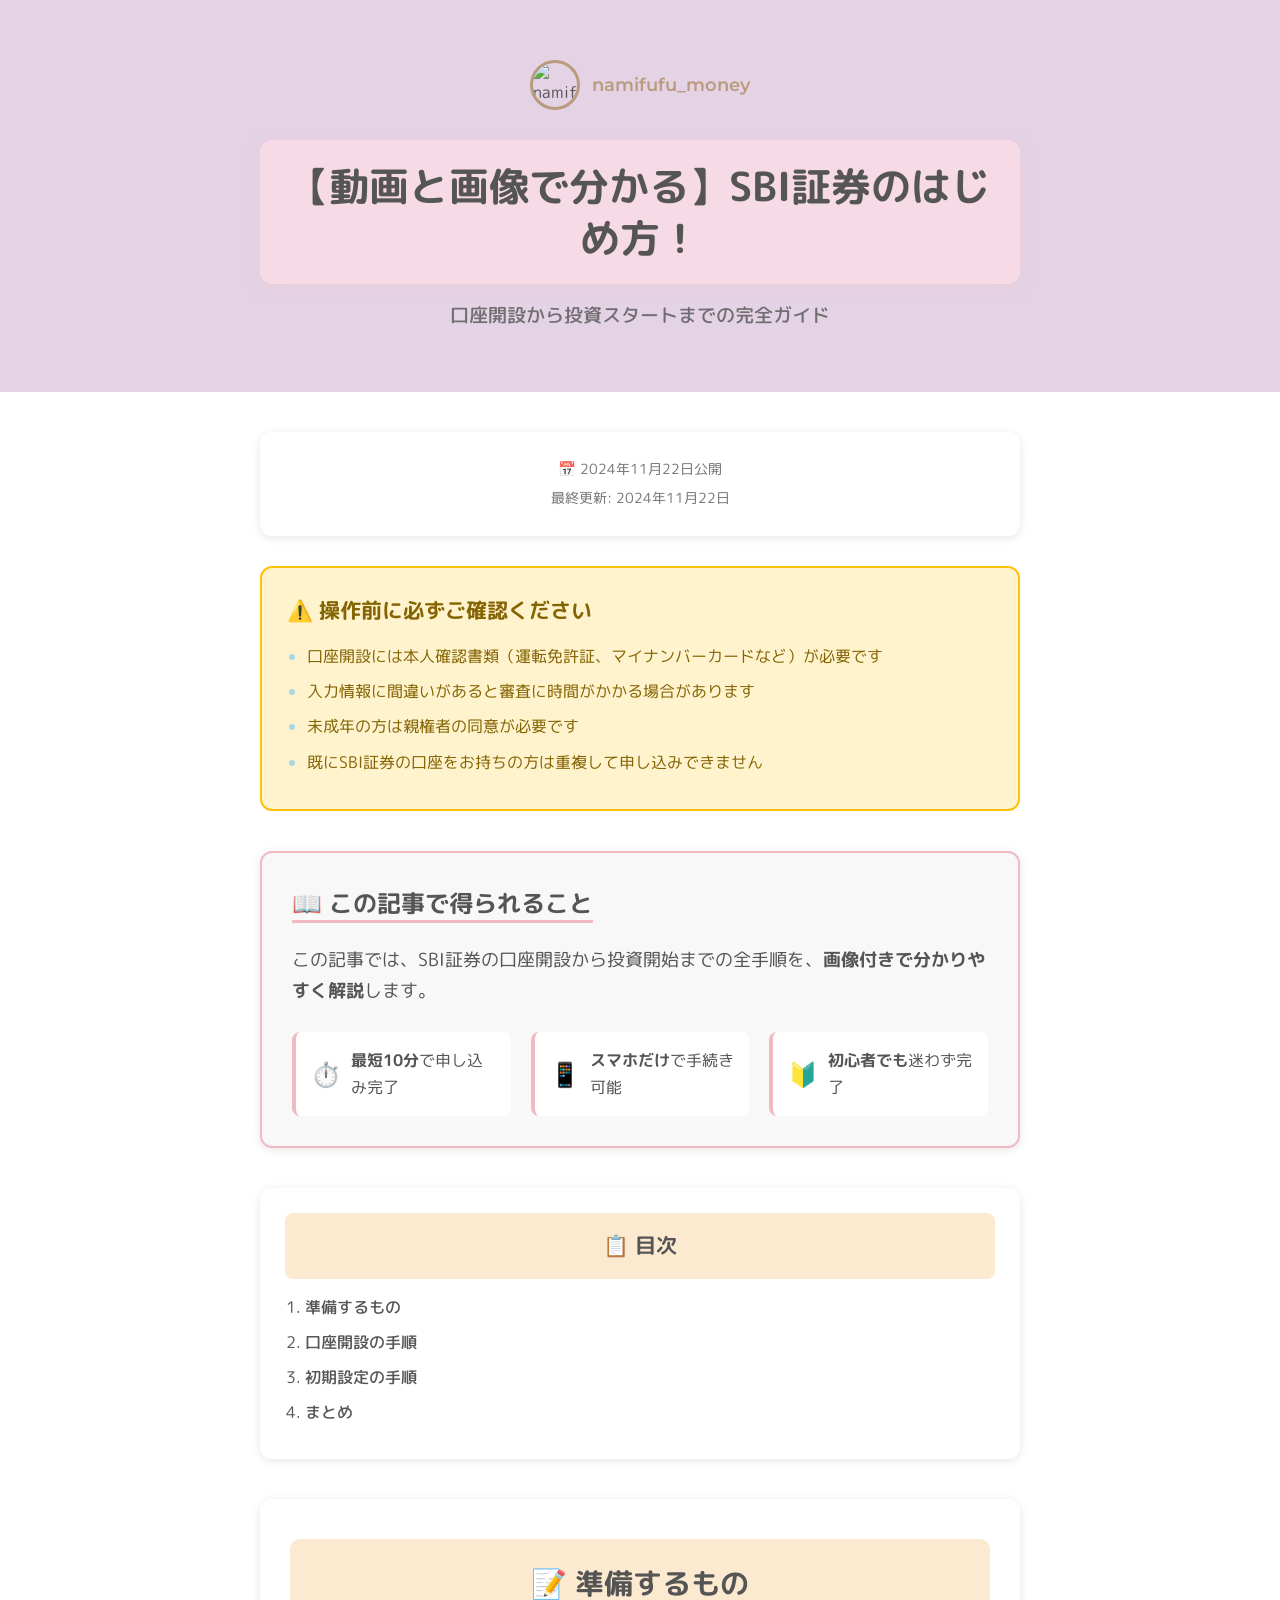
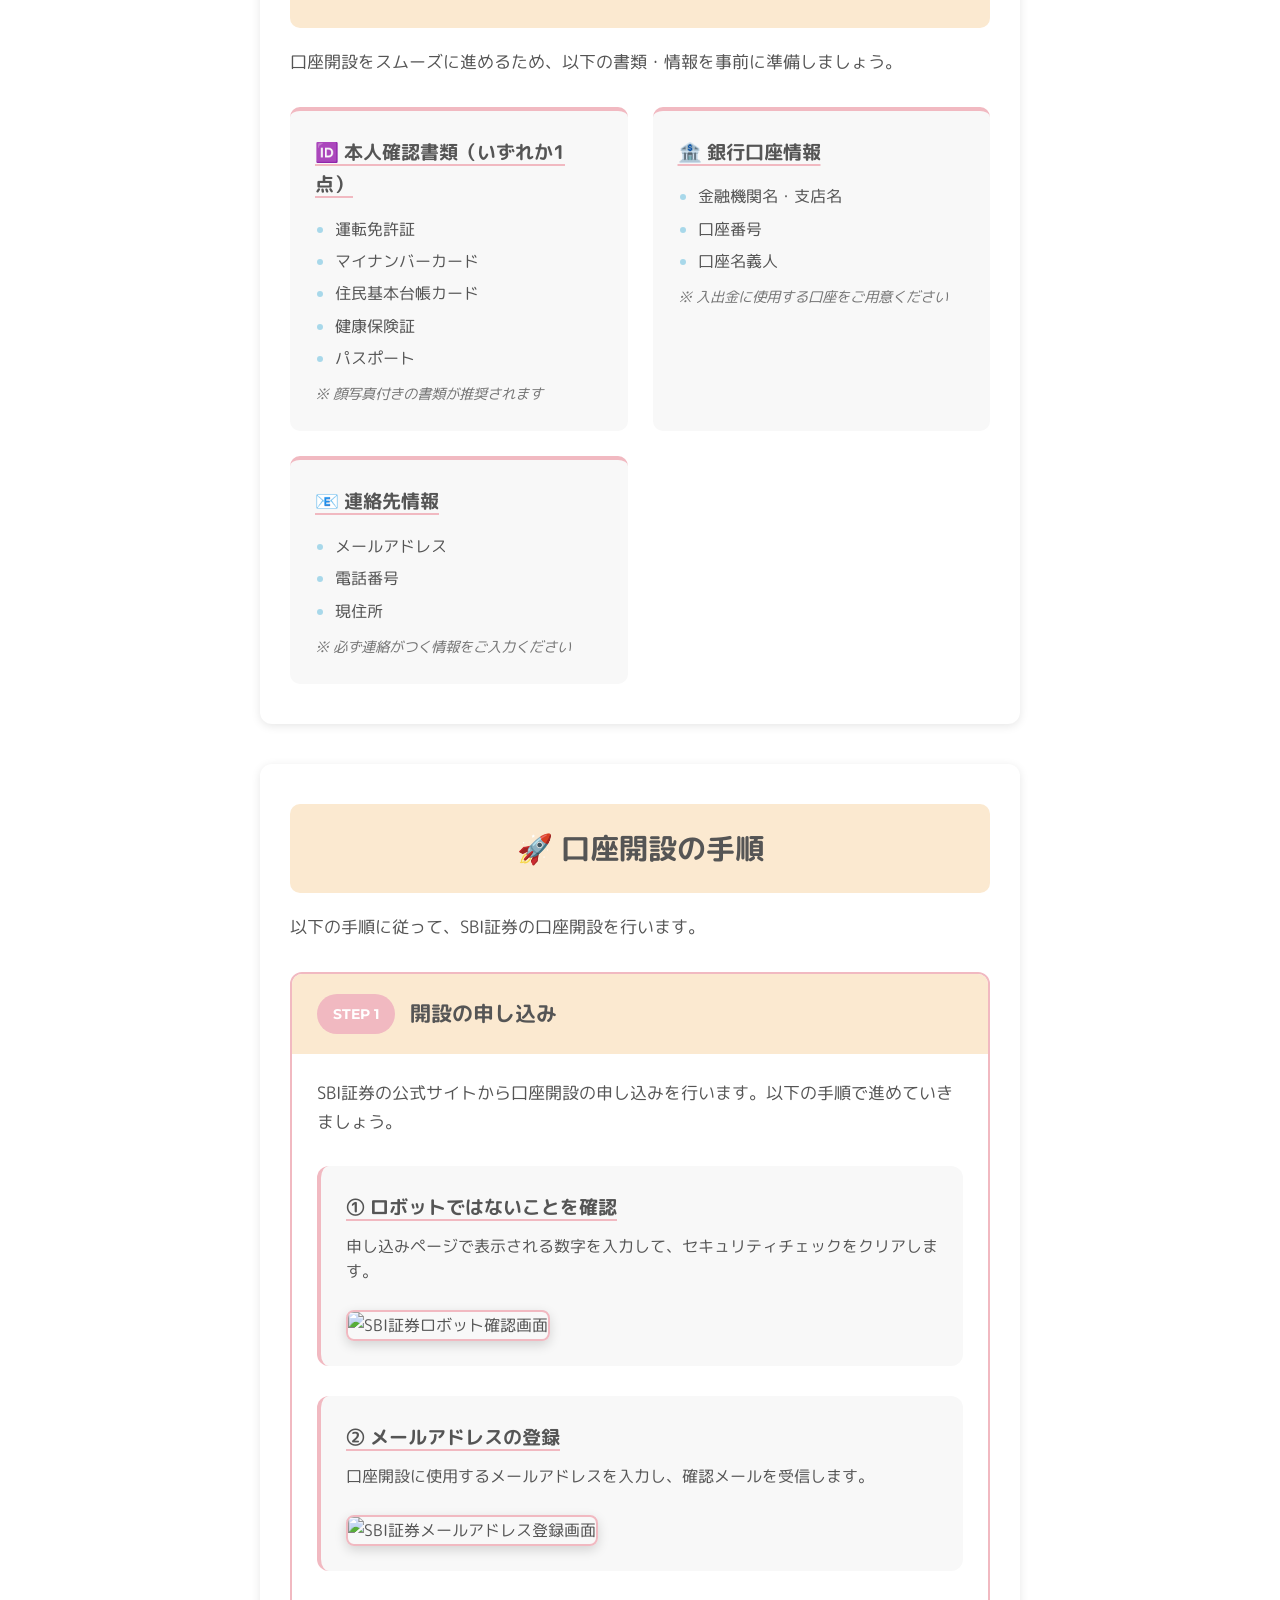
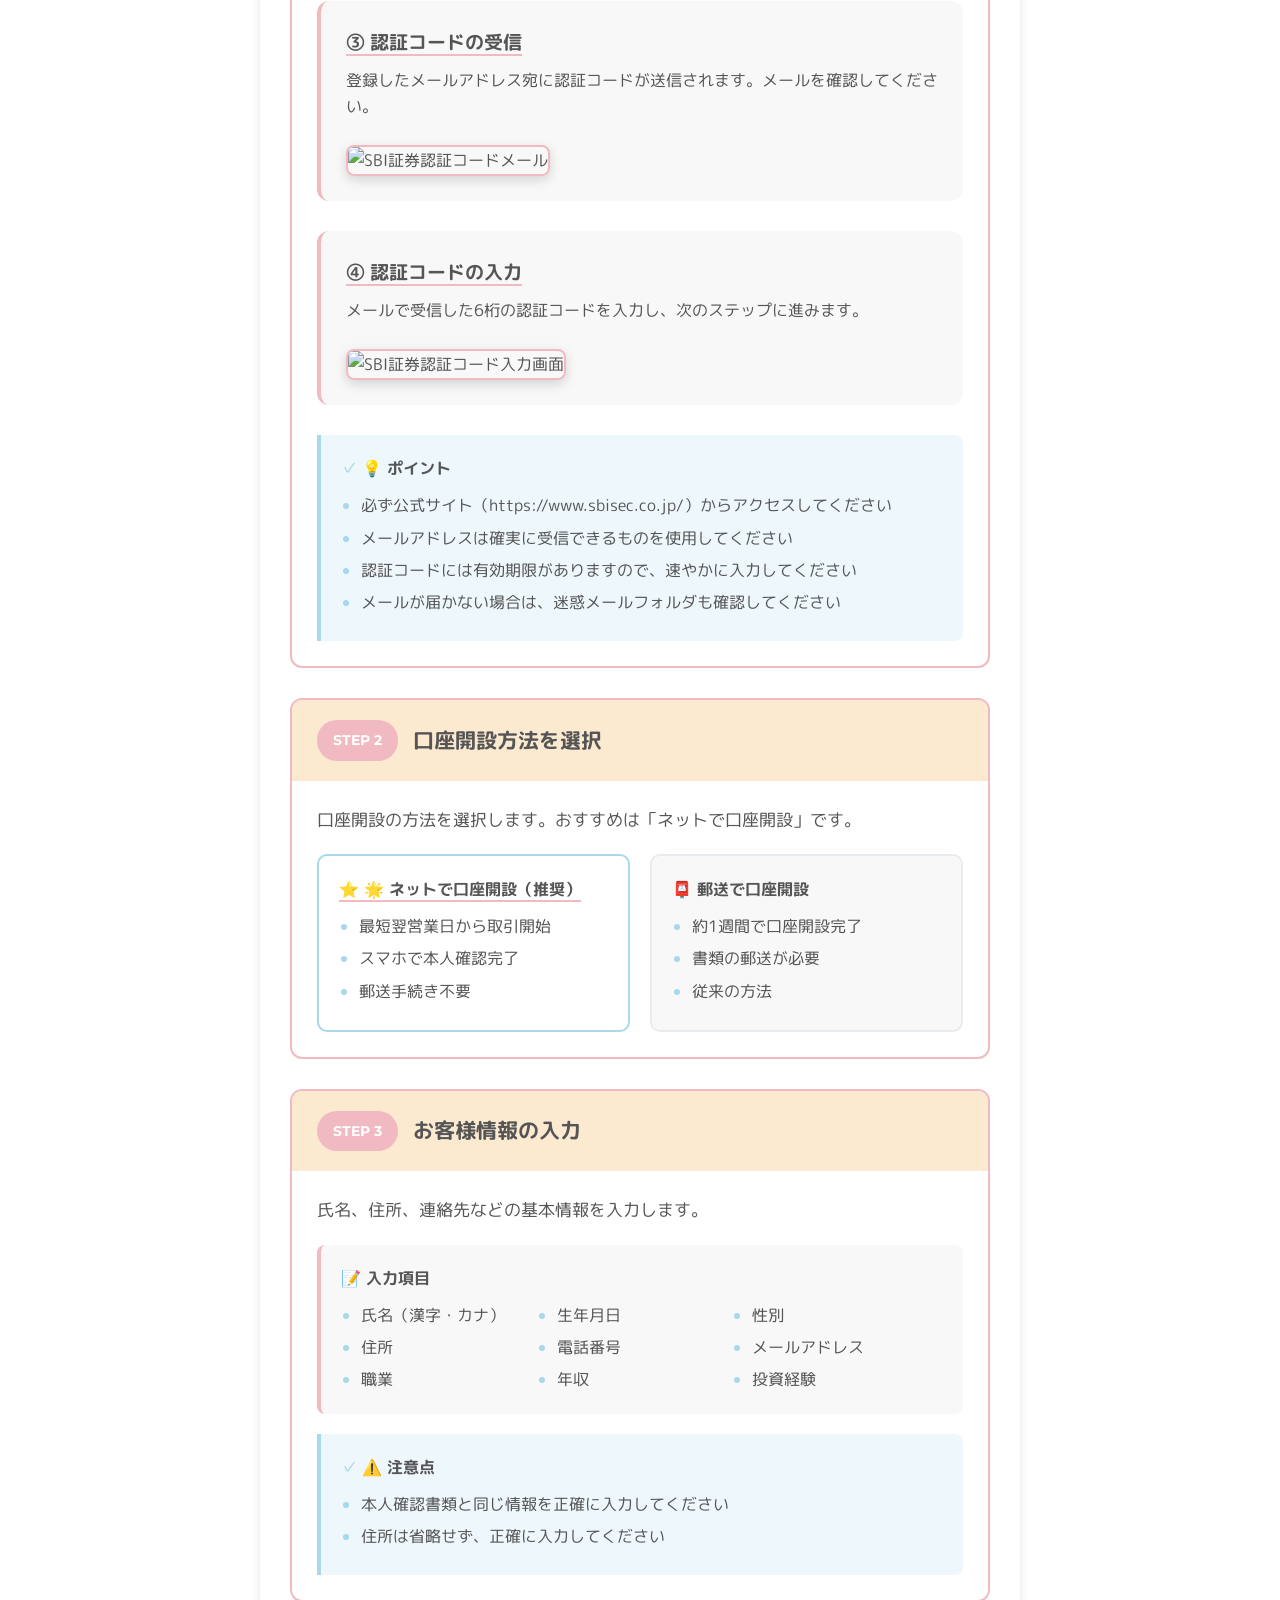
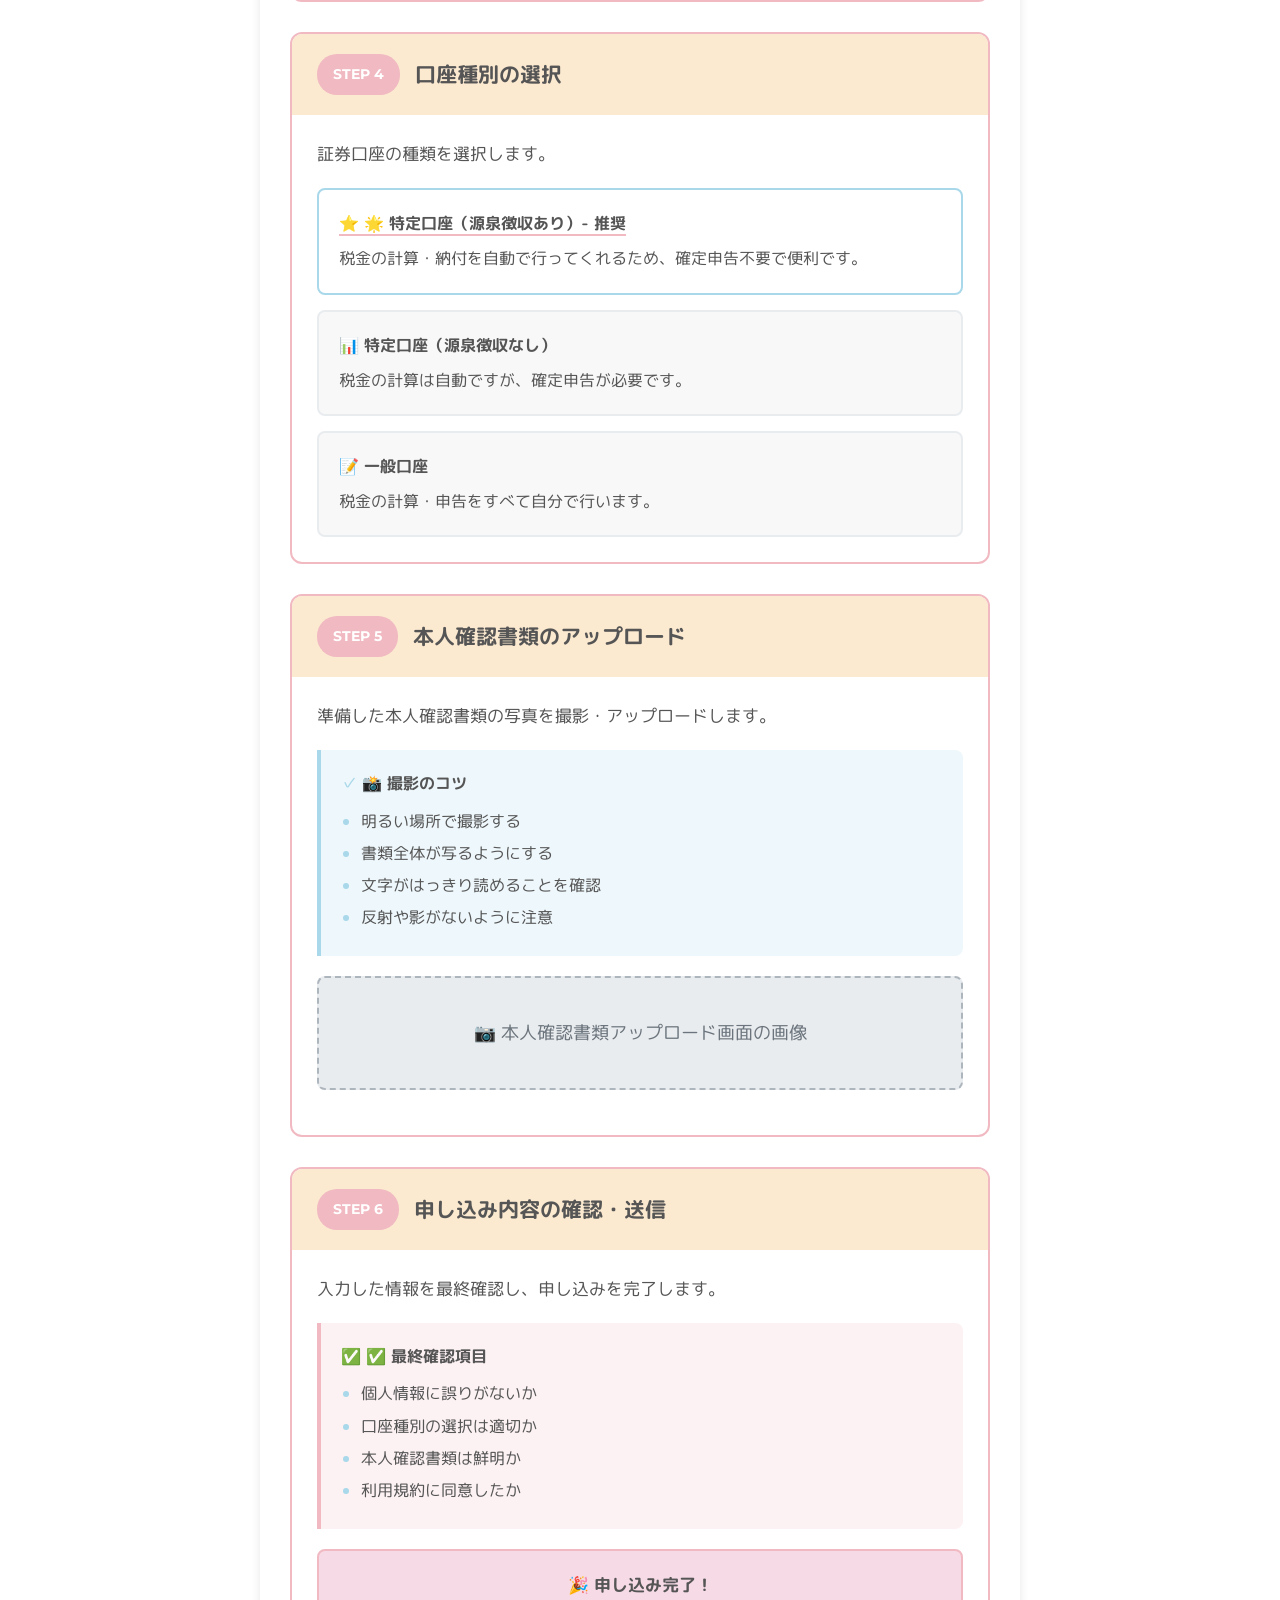
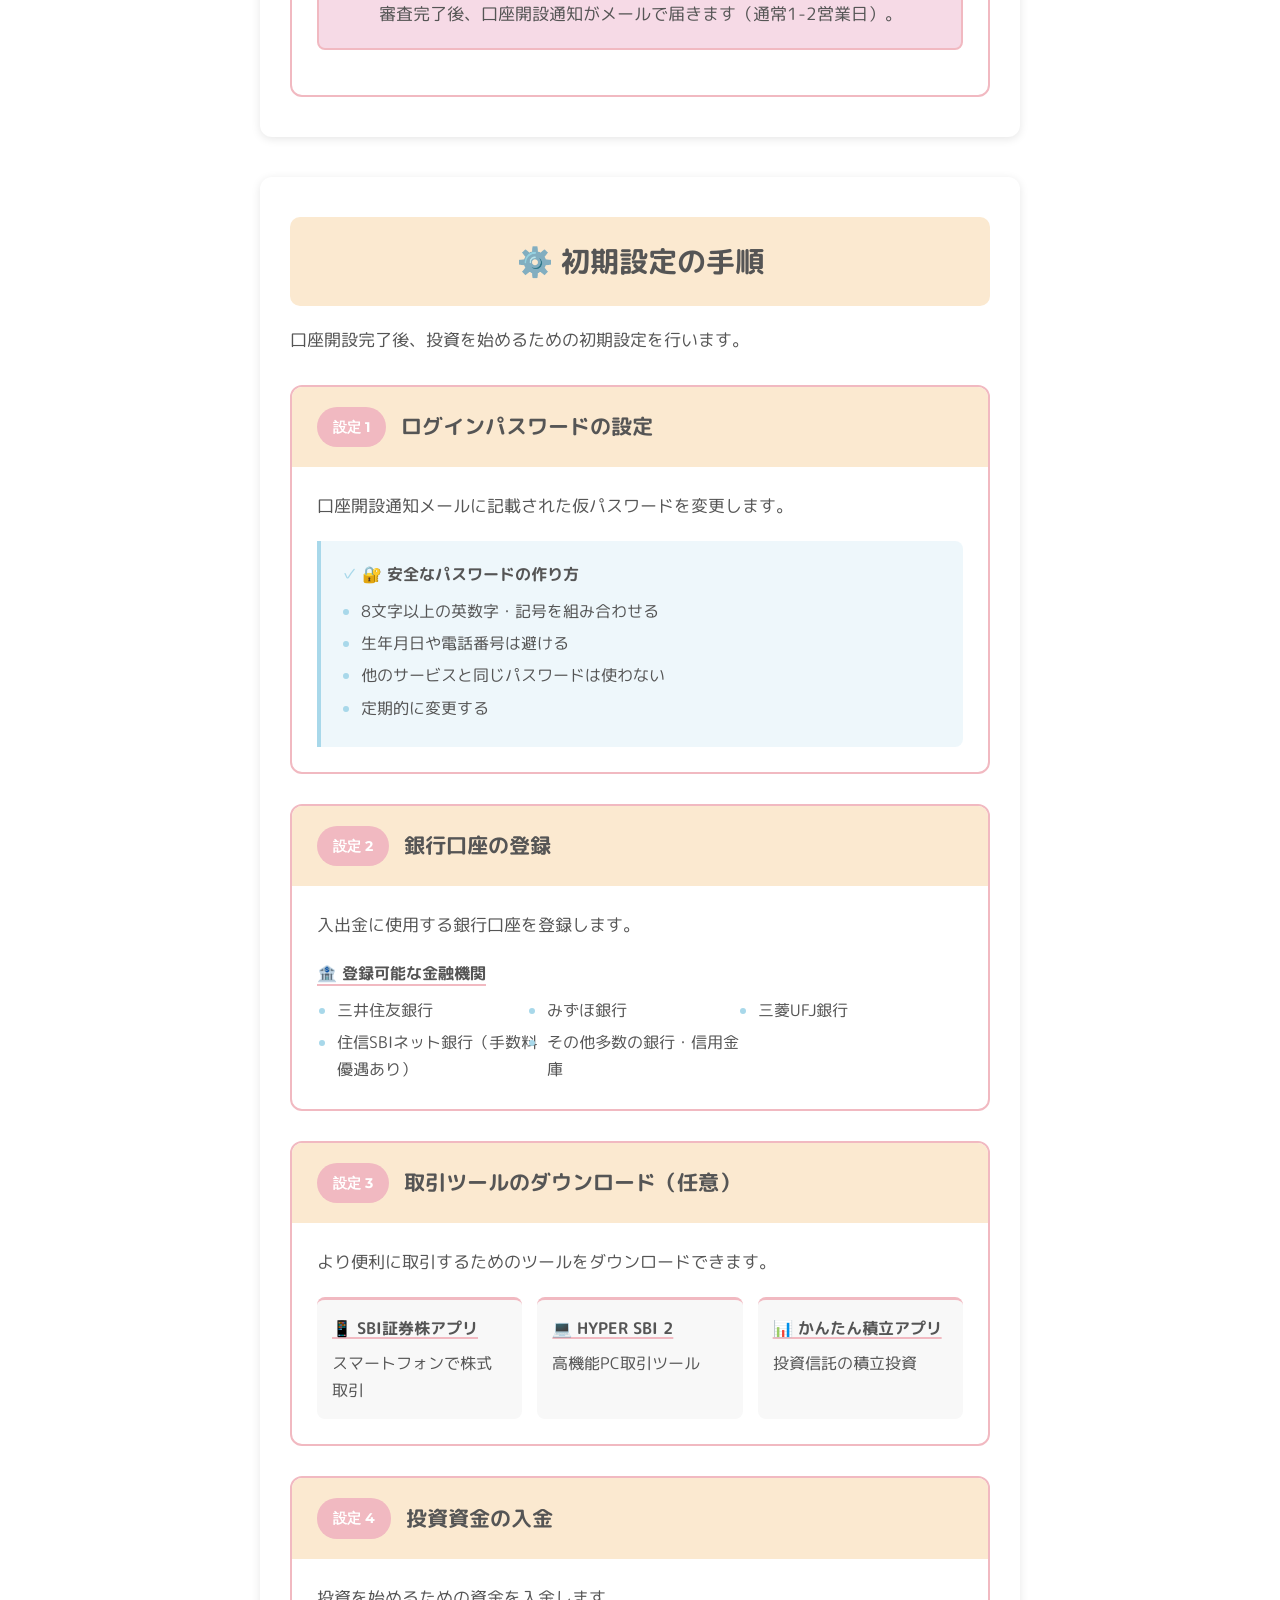
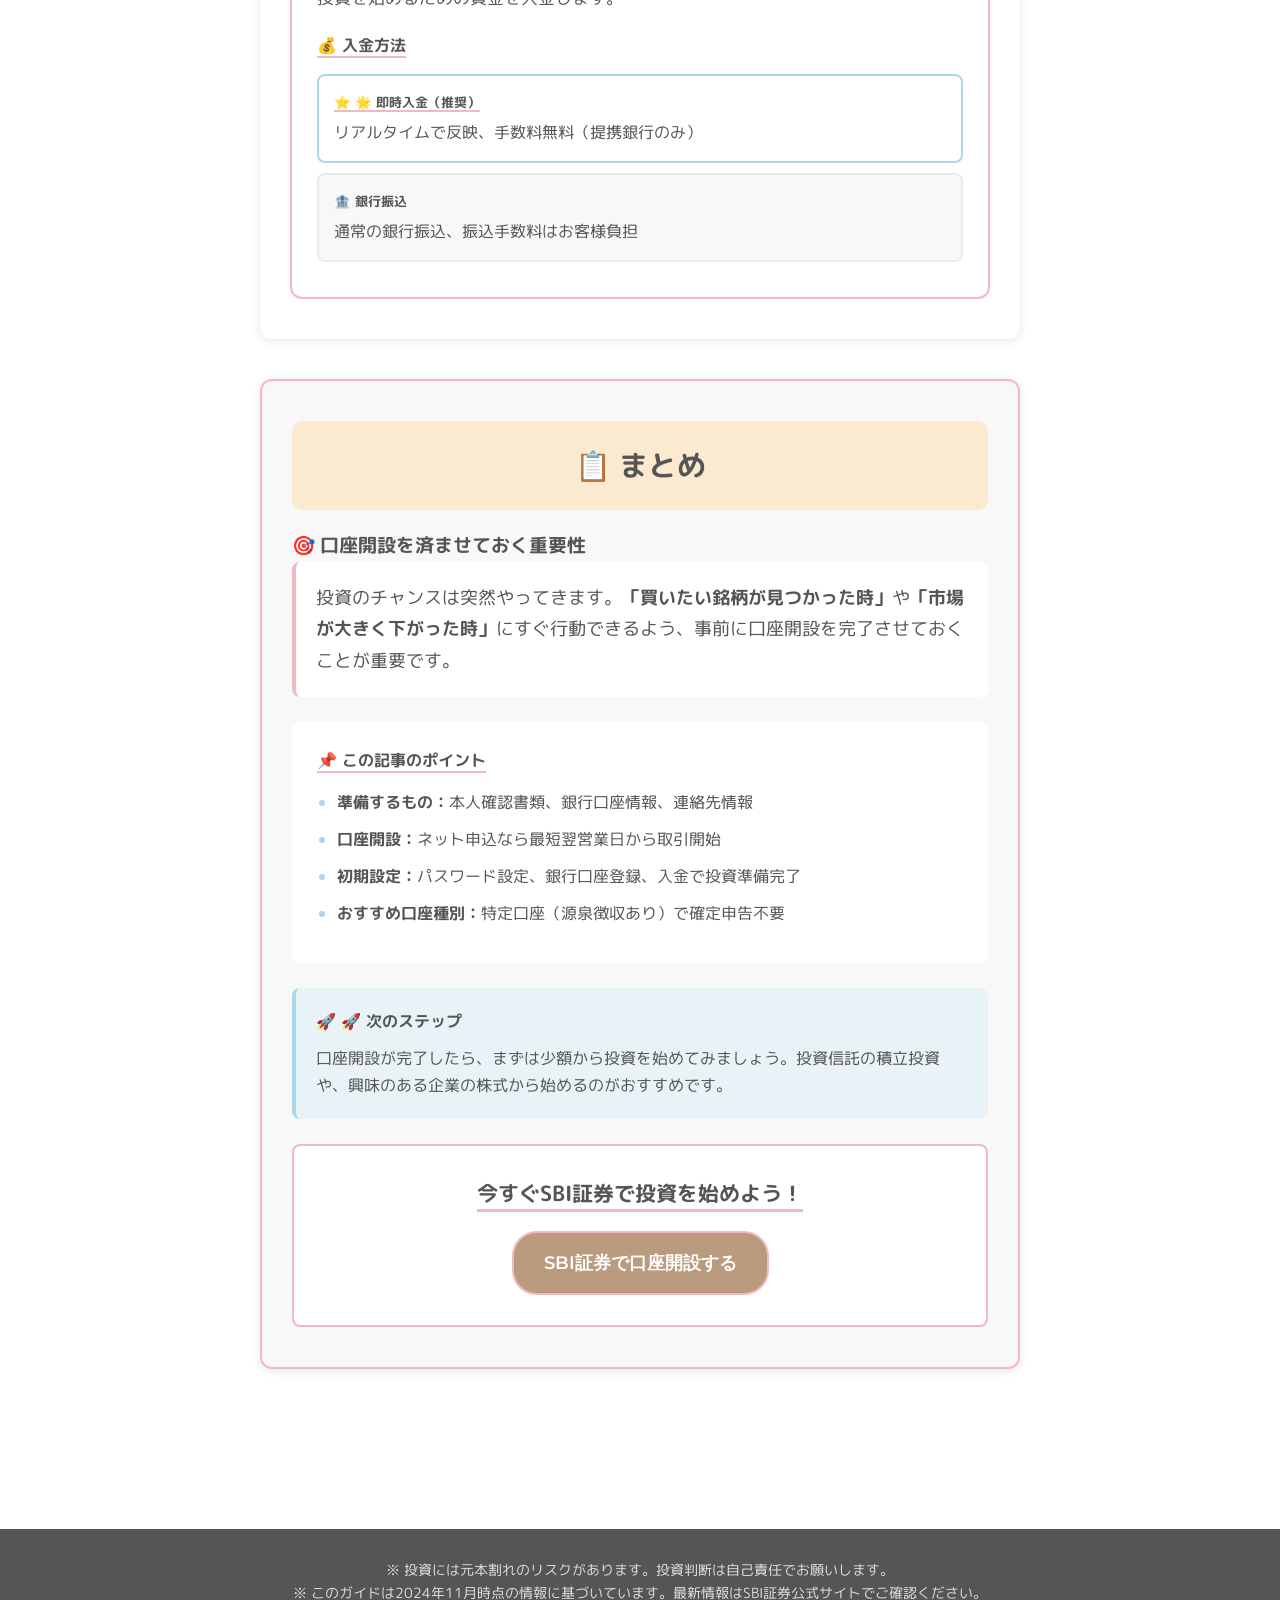
==== commit c632002f: "feat: STEP1を実際のSBI証券画面を使用して更新 - STEP1のタイトルを「開設の申し込み」に変更 - 実際のSBI証券申し込み画面の画像4枚を組み込み - ①ロボット確認 ②メールアドレ" ====
--- a/index.html
+++ b/index.html
@@ -128,18 +128,44 @@
                     <div class="step">
                         <div class="step-header">
                             <span class="step-number">STEP 1</span>
-                            <h3>SBI証券公式サイトにアクセス</h3>
-                        </div>
-                        <div class="step-content">
-                            <p>SBI証券の公式サイトにアクセスし、「口座開設」ボタンをクリックします。</p>
-                            <div class="image-placeholder">
-                                <p>📷 SBI証券トップページの画像</p>
-                            </div>
+                            <h3>開設の申し込み</h3>
+                        </div>
+                        <div class="step-content">
+                            <p>SBI証券の公式サイトから口座開設の申し込みを行います。以下の手順で進めていきましょう。</p>
+                            
+                            <div class="step-images">
+                                <div class="step-image-item">
+                                    <h4>① ロボットではないことを確認</h4>
+                                    <p>申し込みページで表示される数字を入力して、セキュリティチェックをクリアします。</p>
+                                    <img src="https://page.gensparksite.com/v1/base64_upload/7ec9a4cbe681d6b1e9f6a206fcd9d477" alt="SBI証券ロボット確認画面" class="step-screenshot">
+                                </div>
+                                
+                                <div class="step-image-item">
+                                    <h4>② メールアドレスの登録</h4>
+                                    <p>口座開設に使用するメールアドレスを入力し、確認メールを受信します。</p>
+                                    <img src="https://page.gensparksite.com/v1/base64_upload/26743ed7b5a83a700ce92b5251bed7b2" alt="SBI証券メールアドレス登録画面" class="step-screenshot">
+                                </div>
+                                
+                                <div class="step-image-item">
+                                    <h4>③ 認証コードの受信</h4>
+                                    <p>登録したメールアドレス宛に認証コードが送信されます。メールを確認してください。</p>
+                                    <img src="https://page.gensparksite.com/v1/base64_upload/46cd2f11025f71554da8553f8bfbf16b" alt="SBI証券認証コードメール" class="step-screenshot">
+                                </div>
+                                
+                                <div class="step-image-item">
+                                    <h4>④ 認証コードの入力</h4>
+                                    <p>メールで受信した6桁の認証コードを入力し、次のステップに進みます。</p>
+                                    <img src="https://page.gensparksite.com/v1/base64_upload/79f6683f4fd20f3b60184611c6f7d995" alt="SBI証券認証コード入力画面" class="step-screenshot">
+                                </div>
+                            </div>
+                            
                             <div class="tips">
                                 <h4>💡 ポイント</h4>
                                 <ul>
-                                    <li>必ず公式サイトからアクセスしてください</li>
-                                    <li>「口座開設はこちら」の赤いボタンが目印です</li>
+                                    <li>必ず公式サイト（https://www.sbisec.co.jp/）からアクセスしてください</li>
+                                    <li>メールアドレスは確実に受信できるものを使用してください</li>
+                                    <li>認証コードには有効期限がありますので、速やかに入力してください</li>
+                                    <li>メールが届かない場合は、迷惑メールフォルダも確認してください</li>
                                 </ul>
                             </div>
                         </div>
--- a/css/style.css
+++ b/css/style.css
@@ -659,6 +659,44 @@
     font-size: 1.1rem;
 }
 
+/* ステップ画像 */
+.step-images {
+    margin: 30px 0;
+}
+
+.step-image-item {
+    background: var(--section-bg);
+    border-radius: 12px;
+    padding: 25px;
+    margin-bottom: 30px;
+    border-left: 4px solid var(--underline-color);
+}
+
+.step-image-item h4 {
+    color: var(--text-color);
+    font-size: 1.2rem;
+    margin-bottom: 10px;
+    text-decoration: underline;
+    text-decoration-color: var(--underline-color);
+    text-decoration-thickness: 2px;
+    text-underline-offset: 5px;
+}
+
+.step-image-item p {
+    margin-bottom: 15px;
+    line-height: 1.6;
+}
+
+.step-screenshot {
+    width: 100%;
+    max-width: 600px;
+    height: auto;
+    border-radius: 8px;
+    box-shadow: 0 4px 12px rgba(0, 0, 0, 0.15);
+    border: 2px solid var(--underline-color);
+    margin-top: 10px;
+}
+
 /* まとめセクション - 推しPointスタイル */
 .summary-section {
     background: var(--section-bg);
